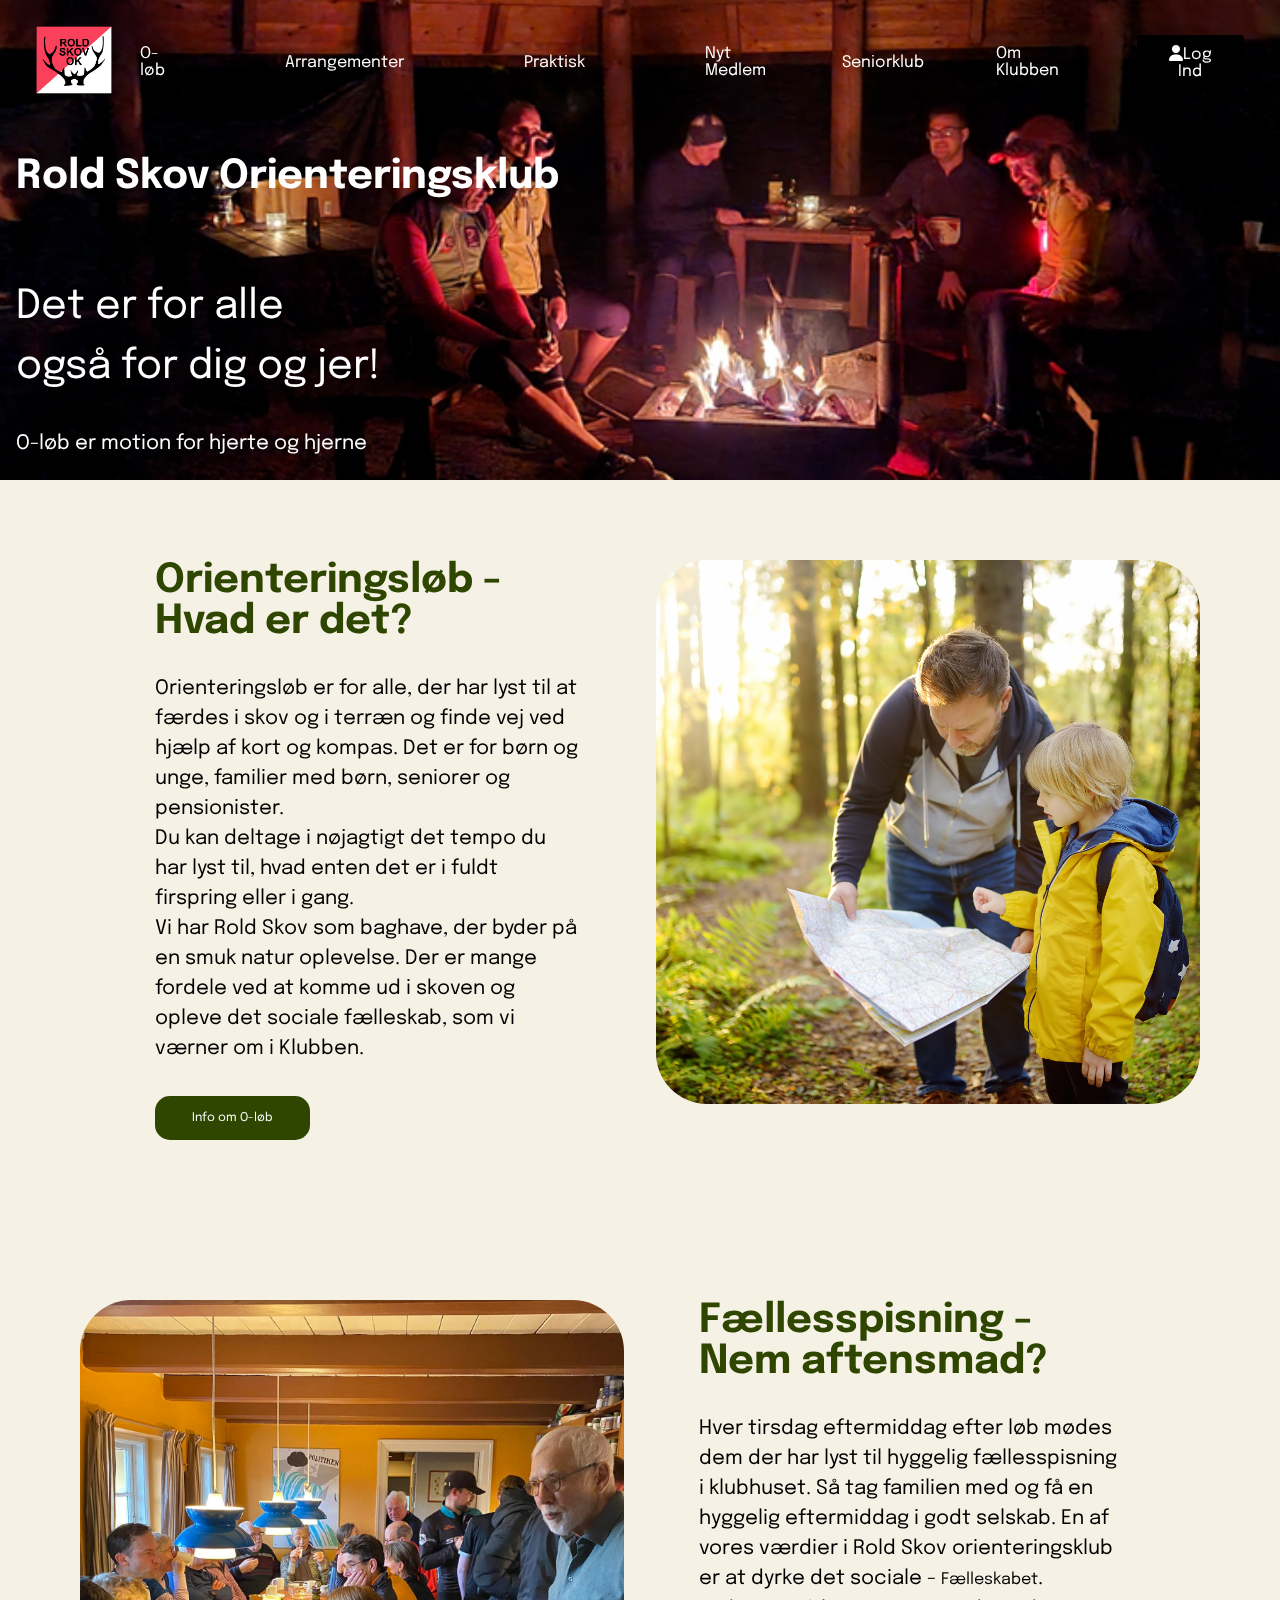
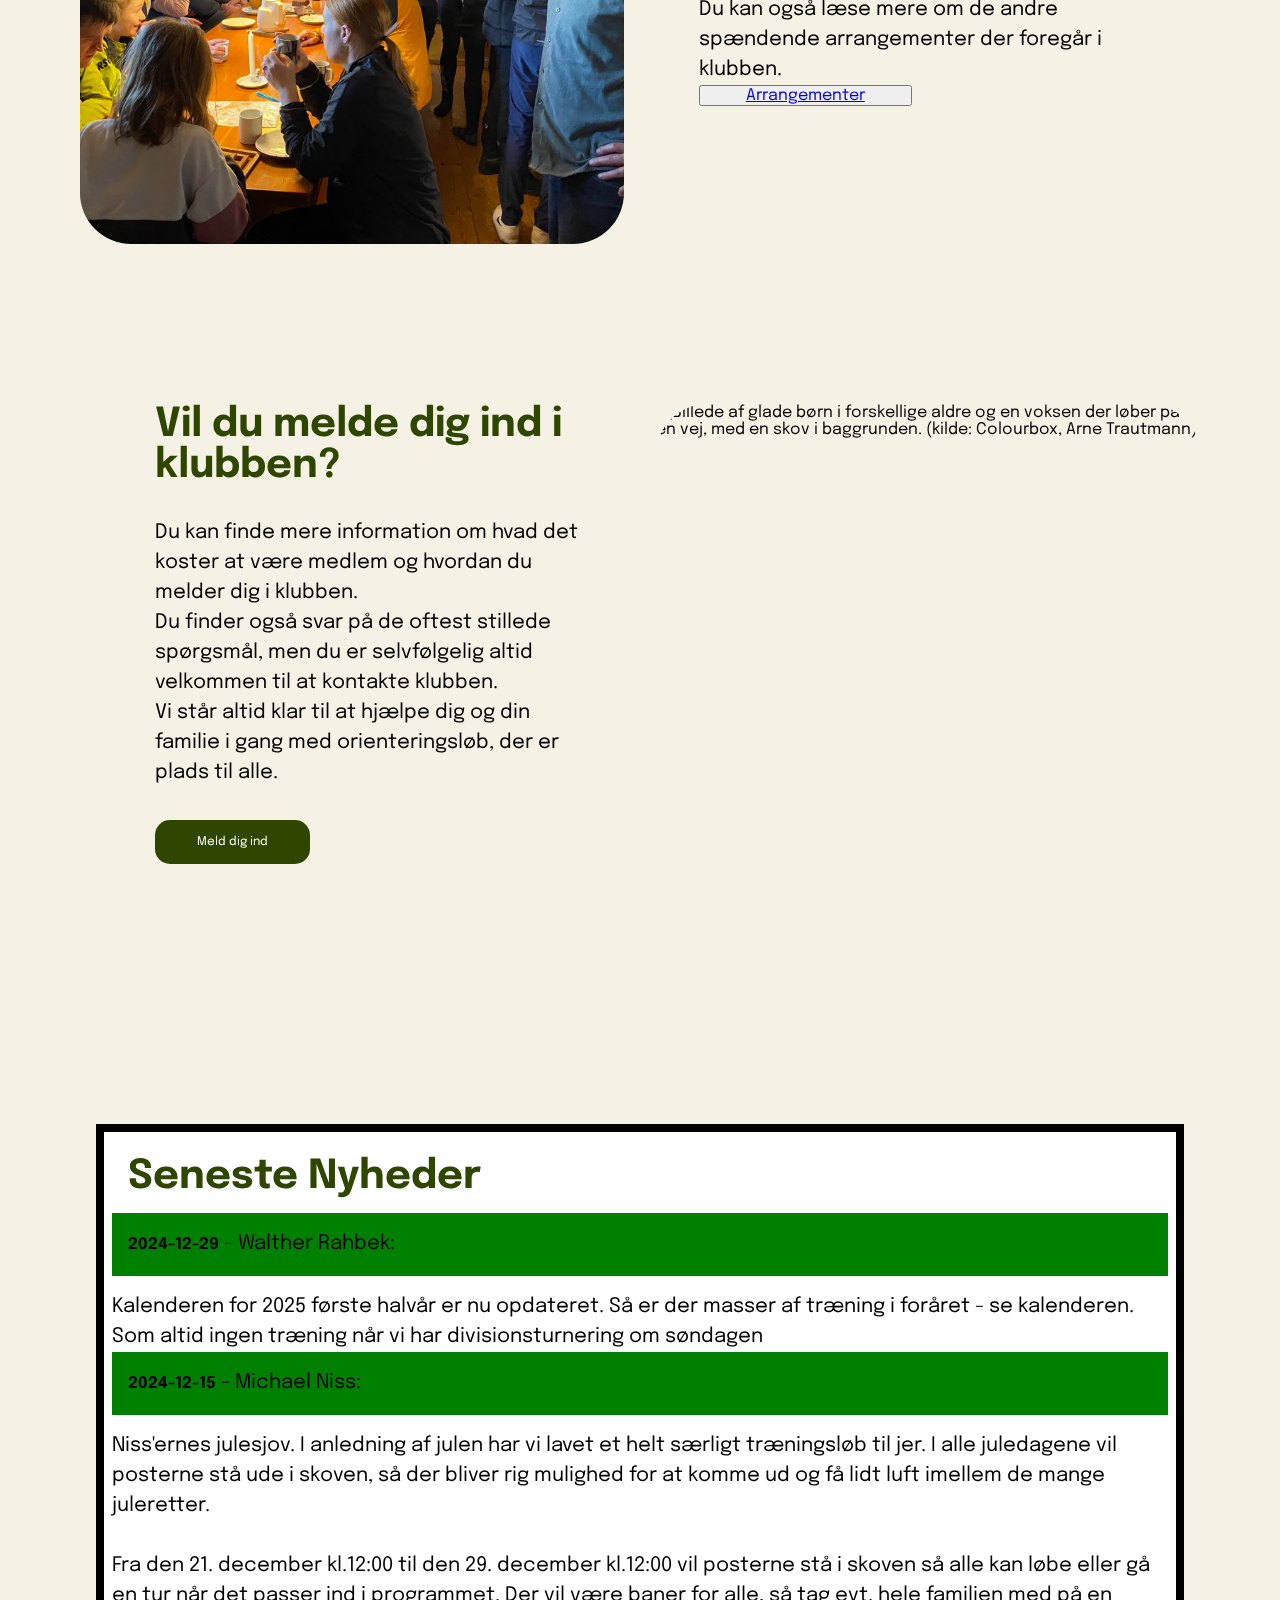
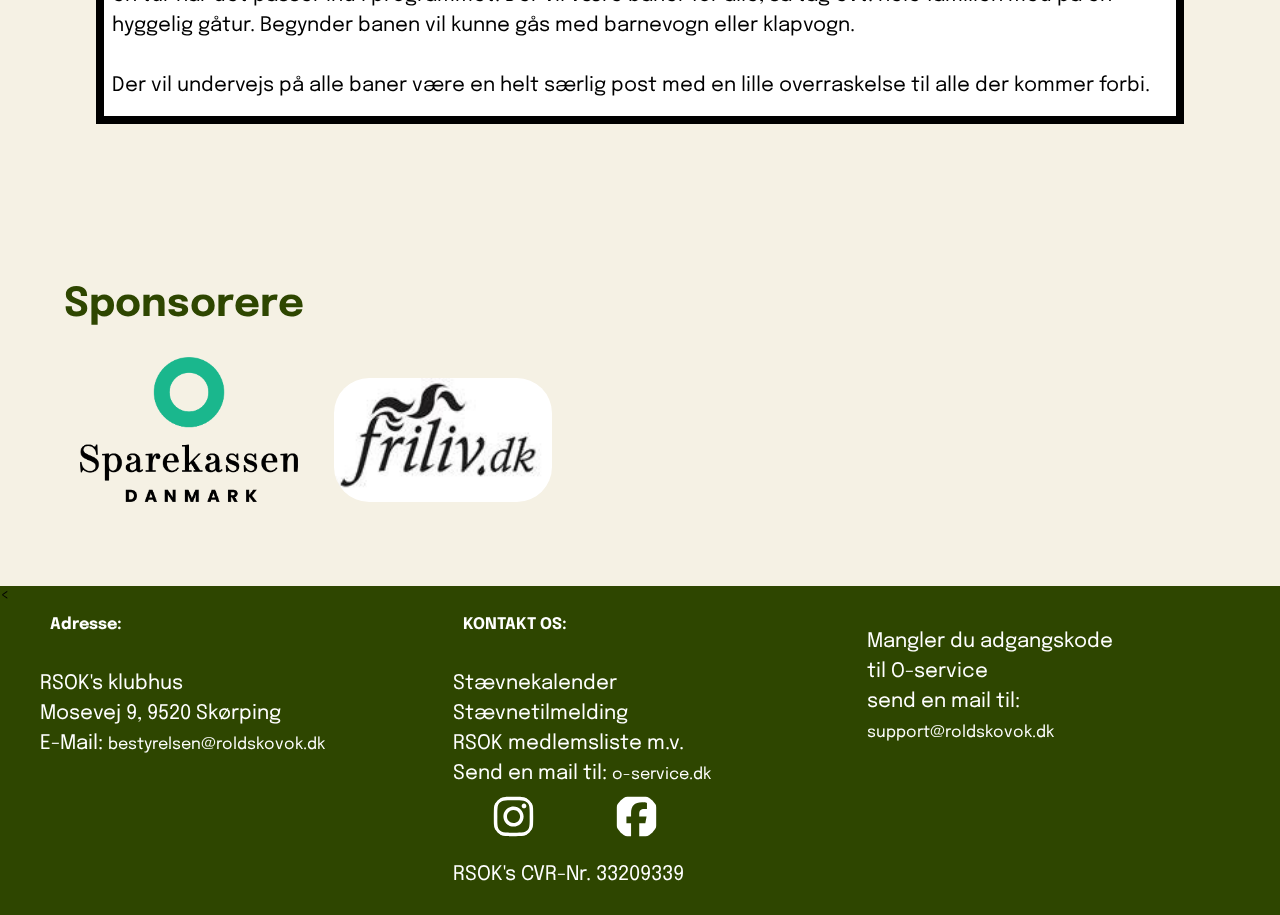
==== index.html @ 49e622ca "ændret knapper" ====
<!DOCTYPE html>
<html lang="en">
<head>
    <meta charset="UTF-8">
    <meta name="viewport" content="width=device-width, initial-scale=1.0">
    <title>Rold Skov Orienteringsklub</title>
    <link rel="stylesheet" href="https://cdnjs.cloudflare.com/ajax/libs/font-awesome/6.7.2/css/all.min.css">
    <link rel="stylesheet" href="./assets/CSS/style.css">
</head>

<body>
    <header class="headerforsiden">
        <div class="headeraligned">
            <nav class="pcnav">
                <a href="./index.html">
                    <img class="logo" src="./assets/img/RoldSkovOKLogo.png" alt="Logo">
                </a>
                <div class="dropdownmenu">
                    <div class="dpm-item">
                        <a href="#">O-løb</a>
                        <div class="dropdown">
                            <a href="./InfoOmOlob.html">O-løb</a>
                            <a href="./InfoOmOlob.html">Info om O-løb</a>
                            <a href="./OLobForFamilier.html">O-løb for familier</a>
                            <a href="#">Baner</a>
                            <a href="#">Kort</a>
                            <a href="#">O-teknisk træning</a>
                            <a href="#">Træningsløbskort</a>
                            <a href="#">Banelægger instrukser</a>
                        </div>
                    </div>
                    <div class="dpm-item">
                        <a href="#">Arrangementer</a>
                        <div class="dropdown">
                            <a href="./Arrangementer.html">Arrangementer</a>
                            <a href="./Arrangementer.html">Info om Arrangementer</a>
                            <a href="#">Løb og stævner</a>
                            <a href="#">Kalender</a>
                        </div>
                    </div>
                    <div class="dpm-item">
                        <a href="#">Praktisk</a>
                        <div class="dropdown">
                            <a href="./PraktiskInformation.html">Praktisk Information</a>
                            <a href="#">Startsteder</a>
                            <a href="#">Fakta, Konti, mv.</a>
                            <a href="#">Vedtægter</a>
                            <a href="#">Referater</a>
                            <a href="#">Privatlivspolitik</a>
                        </div>
                    </div>
                    <a href="./NytMedlem.html">Nyt Medlem</a>
                    <a href="./Seniorklubben.html">Seniorklub</a>
                    <a href="./OmKlubben.html">Om Klubben</a>
                </div>
                <button class="logind"><i class="fa-solid fa-user"></i>Log Ind</button>
            </nav>
    
            <nav class="mobilnav">
            <img src="./assets/img/RoldSkovOKLogo.png" alt="logo">
            <button class="logind">Log Ind</button>
            <div class="burgerdropdown">
                <button class="burger"><img src="./assets/img/burgermenu.svg" alt="burgermenu"></button>
                <ul class="burgerdropdown-menu">
                    <li><a href="#">O-løb</a></li>
                    <li><a href="#">Arrangementer</a></li>
                    <li><a href="#">Praktisk</a></li>
                    <li><a href="#">Nyt Medlem</a></li>
                    <li><a href="#">Seniorklub</a></li>
                    <li><a href="#">Om Klubben</a></li>
                </ul>
            </div>
            </nav>
            
        <h1 class="headerh1">Rold Skov Orienteringsklub</h1>
        <p class="pforsiden" >Det er for alle <br>også for dig og jer! <br></p>
        <p class="pforsidenlille">O-løb er motion for hjerte og hjerne</p>
    </header>
    <main>
        <Article class="article1">
            <h2 class="articleoverskrift1">Orienteringsløb - Hvad er det?</h2>
            <p class="articletekst1">Orienteringsløb er for alle, der har lyst til at færdes i skov og i terræn og finde vej ved hjælp af kort og kompas.

            Det er for børn og unge, familier med børn, seniorer og pensionister.
            <br>
            Du kan deltage i nøjagtigt det tempo du har lyst til, hvad enten det er i fuldt firspring eller i gang.
            <br>
            Vi har Rold Skov som baghave, der byder på en smuk natur oplevelse. Der er mange fordele ved at komme ud i skoven og
            opleve det sociale fælleskab, som vi værner om i Klubben.</p>
            <!--alle vores knapper skal se sådan ud!-->
            <a class="button articlebutton1" href="./InfoOmOlob.html">Info om O-løb</a>
            <img class="articleimg1" src="./assets/img/OrienteringsløbFarOgDrengKiggerPaaKort.jpg" alt="Mand og dreng der står ude i en skov og kigger på ned på et kort. (Kilde: Colourbox, leverandør #2418)" >
            

        </Article>
        <article class="article2">
            <h2 class="articleoverskrift2">Fællesspisning - Nem aftensmad?</h2>
            <p class="articletekst2">Hver tirsdag eftermiddag efter løb mødes dem der har lyst til hyggelig fællesspisning i klubhuset. Så tag familien med
            og få en hyggelig eftermiddag i godt selskab. En af vores værdier i Rold Skov orienteringsklub er at dyrke det sociale -
            <span class="fremhævet tekst">Fælleskabet</span>.
            <br>
            Du kan også læse mere om de andre spændende arrangementer der foregår i klubben.</p>
            <button class="articlebutton2"><a href="./Arrangementer.html">Arrangementer</a></button>
            <img class="articleimg2" src="./assets/img/OrienteringsklubFaellesspisning.jpg" alt="Fællesspisningbørn og voksne sidder ved et bord inde i klubhuset. De hygger og spiser sammen. (kilde: Rold Skov Orienteringsklub)">
        </article>
        <article class="article1">
            <h2 class="articleoverskrift1">Vil du melde dig ind i klubben?</h2>
            <p class="articletekst1">Du kan finde mere information om hvad det koster at være medlem og hvordan du melder dig i klubben.
            <br>
            Du finder også svar på de oftest stillede spørgsmål, men du er selvfølgelig altid velkommen til at kontakte klubben.
            <br>
            Vi står altid klar til at hjælpe dig og din familie i gang med orienteringsløb, der er plads til alle.</p>
            <a class="button articlebutton1" href="./NytMedlem.html">Meld dig ind</a>
            <img class="articleimg1" src="./assets/img/OrienteringsklubMelddigind.jpg" alt="Billede af glade børn i forskellige aldre og en voksen der løber på en vej, med en skov i baggrunden. (kilde: Colourbox, Arne Trautmann)" >
        </article>
        
        <section class="nyheder">
            <div class="scroll-bar">
                <h2 class="h2nyheder">Seneste Nyheder</h2>
                <p class="nyhednavn"><strong>2024-12-29</strong> - Walther Rahbek:</p>
                <p>Kalenderen for 2025 første halvår er nu opdateret. Så er der masser af træning i foråret - se kalenderen. Som
                    altid ingen træning når vi har divisionsturnering om søndagen</p>
                <p class="nyhednavn"><strong>2024-12-15</strong> - Michael Niss:</p>
                <p>Niss'ernes julesjov. I anledning af julen har vi lavet et helt særligt træningsløb til jer. I alle juledagene vil
                    posterne stå ude i skoven, så der bliver rig mulighed for at komme ud og få lidt luft imellem de mange
                    juleretter. <br><br> Fra den 21. december kl.12:00 til den 29. december kl.12:00 vil posterne stå i skoven så
                    alle kan løbe eller gå en tur når det passer ind i programmet. Der vil være baner for alle, så tag evt. hele
                    familien med på en hyggelig gåtur. Begynder banen vil kunne gås med barnevogn eller klapvogn. <br><br> Der vil
                    undervejs på alle baner være en helt særlig post med en lille overraskelse til alle der kommer forbi. <br><br>
                    Det er et helt nyt banelægger team under oplæring som har sørget for løbet, nemlig Johan Niss og Trine Niss.
                    Derfor vil det også glæde dem meget om man vil skrive en ganske kort julehilsen hvis man har været ude og løbe
                    en bane så vi har en lille ide om hvor mange der har været i skoven. Beskeden skrives til
                    julesjov@roldskovok.dk. <br><br> Kortene vil kunne findes i en særlig kasse ved startstedet tydeligt markeret
                    med klublogo, umiddelbart ved siden af oplysningsskiltene som altid står der, eller printes fra hjemmesiden på
                    https://roldskovok.dk/index.php?page=sider/t-loeb_kort.php. <br><br>Starten går fra Tveden P-pladsen. <br><br>
                    Der vil være mulighed for følgende baner: <br><br> Begynder 2,9 km 14 poster <br><br> Let 3,1 km 13 poster
                    <br><br> Mellemsvær 3,2 km 14 poster <br><br> Kort svær 4,0 km 12 poster <br><br> Lang svær 7,5 km 21 poster
                    <br><br> Julestjernen 8,6 km 16 poster <br><br> Glædelig jul fra Niss'erne <br><br> (Trine, Johan og Michael)
                </p>
            </div>
        </section>
        <div class="Sponsorere">
            <h2>Sponsorere</h2>
            
            <a href="https://www.spard.dk/"><img id="Sparekassen" src="./assets/img/logoSparekassen.png" alt="Sparekassen logo" width="250px"></a>
            <img id="friliv" src="./assets/img/LogoFriliv.jpg" alt="Friliv.dk logo" width="250px">
        </div>
    </main>
    
< <footer class="footer">
        <div class="footer-column">
            <h4>Adresse:</h4>
            <p>RSOK's klubhus<br>Mosevej 9, 9520 Skørping<br>
            E-Mail: <a href="mailto:bestyrelsen@roldskovok.dk">bestyrelsen@roldskovok.dk</a></p>
        </div>
        <div class="footer-column">
            <h4>KONTAKT OS:</h4>
            <p>Stævnekalender<br>Stævnetilmelding<br>RSOK medlemsliste m.v.<br>
            Send en mail til: <a href="mailto:o-service.dk">o-service.dk</a></p>
            <div class="social">
                <a href="https://www.instagram.com/roldskovorienteringsklub/?hl=da" target="_blank" aria-label="Instagram"><img src="./assets/img/instagram-brands-solid (2).svg" alt="Instagram"></a>
                <a href="https://www.facebook.com/RoldSkovOK?ref=embed_page" target="_blank" aria-label="Facebook"><img src="./assets/img/square-facebook-brands-solid.svg" alt="Facebook"></a>
            </div>
            <p>RSOK's CVR-Nr. 33209339</p>
        </div>
        <div class="footer-column">
            <p>Mangler du adgangskode <br> til O-service<br>
            send en mail til: <br> <a href="mailto:support@roldskovok.dk">support@roldskovok.dk</a></p>
        </div>
    </footer>
</html>
---- assets/CSS/style.css ----
/*Typografi*/
@import url('https://fonts.googleapis.com/css2?family=Epilogue:ital,wght@0,100..900;1,100..900&display=swap');

*{
    font-family: "Epilogue", serif;
    font-size: 16px;
}

h1{
    color: var(--DeepForest);
    font-weight: bold;
    font-size: 2.5rem;
    padding: 2rem 1rem 7rem 1rem;
}
.headerh1{
    color: white;
    padding-bottom: 4rem;
    
}

h2{
        color: var(--DeepForest);
        font-weight: bold;
        font-size: 2.5rem;
        padding-bottom: 1rem;

}


h3{
    color: var(--DeepForest);
    font-weight: bold;
    font-size: 2.5rem;

}
/*rem udregnet efter rem=ønsket px/px font er sat til*/
/*Vi har i vores mock-up valgt 20px til brødskrift... måske er dette lidt for stort, da man normalt vælger melle 12-18?*/
p{
    font-size: 1.25rem;
    padding-top: 1rem;
    line-height: 150%;

}

/*general*/
/* box-sizing: boder-box gør at når der tilføjes padding til en boks er det indvendingt i boksen*/
*{
    margin: 0;
    padding: 0;
    box-sizing: border-box;
}

/*Her er tilføjet de farver vi ønsker at bruge på websitet*/
:root{
    --DeepForest: #2E4600;
    --PaleStone: #F5F1E4;
    --FernLeaf: #588C42;
    /*har vi brugt denne farve?*/
    --FreshMint: #82B56D;
    /*vi burde også her oprette en generel for padding, så vi kan tilføje den samme padding alle steder.*/

}

body{
    background-color: var(--PaleStone);
}

/*header Forsiden*/
/*billedet skal vendes om???*/
.headerforsiden{
    background-image: url(../img/header2.png);
    background-size: cover;
    background-position: center;
    height: 30rem;
    width: 100%;
}

header{
    background-color: var(--DeepForest);
    height: 7rem;
    width: 100%;
}


/*NAV*/

.dropdownmenu a,
.dpm-item {
    margin-right: 3rem;
} 

nav {
    display: flex;
    align-items: center;
    justify-content: space-between;
    padding: 10px 20px;
    background-color: rgba(0, 0, 0, 0);
    color: #fff;
}
/*log ind knap*/
/*border-radius: 0 er tilføjet for at lave en firkantet knap*/
nav img {
    height: 100px;
    border-radius: 0;
    padding: 1rem;
}
.dropdownmenu {
    display: flex;
}
.dpm-item {
    position: relative;
}
.dpm-item a {
    text-decoration: none;
    color: white;
    display: block;
}

.dropdown {
    display: none;
    position: absolute;
    top: 100%;
    left: 0;
    background-color: #2E4600;
    border-radius: 4px;
    z-index: 10;
}

.logind {
    padding: 10px 20px;
    background-color: #000000;
    border: none;
    border-radius: 4px;
    color: white;
    cursor: pointer;
    font-size: 16px;
    width: 7rem;
    margin: 1rem; 
}

.dropdownmenu {
display: flex;
align-items: center;
}

.dpm-item {
position: relative;
display: flex;
align-items: center;
}

.dpm-item a, .dropdownmenu > a {
text-decoration: none;
color: white;
padding: 8px 12px;
display: block;
}

.dropdown {
display: none;
position: absolute;
top: 100%;
left: 0;
background-color: #2E4600;
box-shadow: 0 4px 8px rgba(0, 0, 0, 0.2);
border-radius: 4px;
z-index: 10;
}

.dropdown a {
padding: 8px 12px;
}

/*  */
/* Nav hover effekter */
/*  */
.dpm-item a:hover {
    background-color: #2E4600;
    border-radius: 4px;
}

.dropdown a:hover {
    background-color: #2E4600;
}

.dpm-item:hover .dropdown {
    display: block;
}

.logind:hover {
    background-color: #4b4b4b;
}

.dpm-item a:hover, .dropdownmenu > a:hover {
    background-color: #2E4600;
    border-radius: 4px;
    }

    .dropdown a:hover {
        background-color: #588C42;
        }
        
        .nav-item:hover .dropdown {
        display: block;
        }

        @media screen and (min-width: 1000px) {
            .mobilnav{
                display: none;
            }
        }

        /* FJERN PC NAV OG PÅ MED MOBIL NAV */
       @media screen and (max-width: 1000px) {

        .pcnav{
            display: none;
        }

        /* MOBILNAV */
        .mobilnav{
            display: flex;
            align-items: center;
            z-index: 1000;
        }

        .burgerdropdown {
            position: relative;
            display: inline-block;
          }
      
          .burgerdropdown button {
            background-color: rgba(0, 0, 0, 0);
            color: white;
            padding: 10px 20px;
            border: none;
            cursor: pointer;
            border-radius: 5px;
            z-index: 1000;
          }

          .burgermobil{
            z-index: 1000;
          }
      
          .burgerdropdown-menu a{
            text-decoration: none;
          }

          .burgerdropdown-menu {
            display: none;
            position: absolute;
            background-color: white;
            box-shadow: 0px 4px 6px rgba(0, 0, 0, 0.1);
            border: 1px solid #ddd;
            border-radius: 5px;
            margin-top: 5px;
            z-index: 1000;
            list-style: none;
            padding: 10px;
            max-width: 300px;
          }
      
          .burgerdropdown-menu li {
            padding: 8px 12px;
            cursor: pointer;
          }
      
          .burgerdropdown:focus-within .burgerdropdown-menu {
            display: block;
          } 

          .logind{
            padding: 0.5rem;
            margin-left: 120px;
          }

       }

.pforsiden{
    color: white;
    padding: 1rem;
    font-size: 2.5rem;
}
.pforsidenlille{
    font-size: 1.25rem;
    color: white;
    padding: 1rem;
}


/*header på undersider*/
.headeralignedside{
    display: flex;
    align-items: center;
    justify-content: space-between;
}

/*er ikke responsivt, så menuen er kodet fast og flytter ikke med?*/





































/**/
/*knapper*/
/**/
.button{
    background-color: #2E4600;
        border-radius: 15px;
        padding: 1rem;
        margin-top: 2rem;
        width: 9.7rem;
        font-size: 12px;
        color: white;
        border-color: #2E4600;
        text-align: center;

}

/*denne skal slettes når vi har lavet alle knapper rigtigt!*/
.button{
    background-color: #2E4600;
    border-radius: 15px;
    padding: 1rem;
    margin-top: 2rem;
    width: 9.7rem;
    font-size: 12px;
    color: white;
    text-decoration: none;
}


/*billeder*/

img{
    border-radius: 3.2rem;
}

/**/
/*side layout*/

.article1{
    display: grid;
    grid-template-columns: 0.7fr 2fr 2fr 0.7fr 1fr;
    padding: 5rem;
}
.articleoverskrift1{
    grid-column: 2 / 4;
    grid-row: 1 / 1;
}

.articletekst1{
    grid-column: 2 / 4;
    grid-row: 2 / 3;
}

.articleimg1{
    grid-column: 5 / 5;
    grid-row: 1 / 5;
}
.articlebutton1{
    grid-column: 2 / 2;
    grid-row: 3 / 4;
}

/*artikel 2 der vender omvendt i forhold til billede og tekst*/
.article2 {
    display: grid;
    grid-template-columns: 1fr 0.7fr 2fr 2fr 0.7fr;
    
    padding: 5rem;
}

.articleoverskrift2{
    grid-column: 3 / 5;
    grid-row: 1 / 1;
}

.articletekst2 {
    grid-column: 3 / 5;
    grid-row: 2 / 3;
}
.articleimg2 {
    grid-column: 1 / 1;
    grid-row: 1 / 5;
}
.articlebutton2 {
    grid-column: 3 / 4;
    grid-row: 3 / 4;
}

/**/
/*scroll boks forsiden*/
/**/



.scroll-bar {
    margin: 0;
    width: auto;
    height: 600px;
    overflow: scroll;
    background-color: white;
    color: black;
    border-style: solid;
    border-width: 0.5rem;
    padding: 0.5rem;
    margin: 6rem;

}

.nyhednavn {
    background-color: green;
    padding: 1rem;
}
.h2nyheder{
    padding: 1rem;
}


/*tilmeldingsblanket*/
.indmeldingsblanket {
    width: 100%;
    max-width: 400px;
    margin: 0 auto;
    padding: 16px;
    background-color: #f9f9f9;
    border: 1px solid #ccc;
    border-radius: 8px;
}

.Indmeld {
    text-align: center;
}

input[type="text"] {
    width: 100%;
    padding: 12px;
    margin: 8px 0 16px 0;
    display: block;
    border: 1px solid #ccc;
    border-radius: 4px;
    box-sizing: border-box;
}

label {
    display: block;
    margin-bottom: 8px;
    font-weight: bold;
}

.tilmeld {
    background-color: #2E4600;
    color: #FFFFFF;
    padding: 12px;
    border: none;
    border-radius: 10px;
    cursor: pointer;
    width: 40%;
}

.tilmeld:hover {
    background-color: #82B56D;
}


/*kontaktboks*/
table {
    width: 50%;
    border-collapse: separate 5px;
    margin: 20px 0;
    font-size: 16px;
    font-weight: lighter;
    text-align: left;
    color: white;
}

th {
    border: 1px solid #ddd;
    padding: 8px;
    font-weight: lighter;
    background-color: #2E4600;
}





























/* diverse styles undersider*/

.midtentekst{
    text-align: center;
    padding: 1rem;
    padding-top: 3rem;
}
.billederomklubben{
    padding: 4rem;
}
.billederomklubben img{
    padding: 1rem;
}
.Sponsorere{
    padding: 4rem;
}
.Sponsorere img{
    padding: 1rem;

}
#sparekassen{
    height: 11rem;
    width: 16rem;
    object-fit: cover;
}
.friliv{
    height: 11rem;
}
 article img{
    height: 34rem;
    width: 34rem;
    object-fit: cover;
  
}
 aside img {
     height: 34rem;
     width: 34rem;
     object-fit: cover;

 }
 /**/
 /*Ø-løb for familier*/
 /**/
 .besøgosh2{
    text-align: center;
    padding: 2rem;
 }
 /*centere billedet*/
 .imgfamilier{
    display: block;
    margin-left: auto;
    margin-right: auto;
    width: 50%;

 }
/*centere hele article med kontaktinformation*/
 .kontakttabel{
      margin: auto;
      width: 50%;
 }
 .h2kontakt{
    padding-top: 3rem;
 }

 /*Seniorklubben*/

.galleri img{
    padding: 1rem;
}
.gallerih2{
    padding-left: 1rem;
}

/*placering af indhold/tilmeldingsblanket Nytmedlem i midten*/
.articleindmeld{
    display: grid;
    grid-template-columns: 1fr 1fr 1fr;
    grid-template-rows: repeat(autofit, 5);
}
form{
    grid-column: 2 /3;
    grid-row: 3 / 4;
}
.formh2{
    grid-column: 2 /3 ;
    grid-row: 1 / 2;
    padding: 4rem 0 2rem 1rem;
}
.formp{
    grid-column: 2 / 3;
    grid-row: 2 / 3;
    padding: 1rem;
}
.formkontigent{
    grid-column: 2 / 3;
    grid-row: 4 / 5;
    padding-top: 4rem;
}
.formtabel{
    grid-column: 2 / 3;
    grid-row: 5 / 6;
}
.formp3{
    grid-column: 2 / 3;
    grid-row: 6 / 7 ;

}

/*lokal nav*/

.container {
    padding: 20px;
    background-color: var(--FreshMint)
  }
 
  .opdagelse {
    display: grid;
    grid-template-columns: repeat(3, 1fr);
    gap: 20px;
    justify-items: left; /
  }
 
  .opdagelse img {
    width: 90%;
    height: 90%;
border-radius: 1fr;
justify-content: space-between;
}
 
 
  .opdagelse button {
    background-color: var(--DeepForest);
    cursor: pointer;
   margin-top: -1.5rem;}


.h2lokalnav{
    margin-bottom: 50px;
    color: var(--DeepForest);
    text-align: start;
}







/*footer*/
/**/
/**/
.footer {
    display: flex;
    justify-content: space-between;
    align-items: flex-start;
    background-color: var(--DeepForest);
    color: white;
    padding: 20px;
    flex-wrap: wrap;
    margin-top: -1.1rem;
}

.footer-column {
    flex: 1;
    margin: 0 20px;
    min-width: 200px;
}

.footer-column h4 {
    margin-bottom: 10px;
    color: white;
    text-transform: bold;
    padding: 10px;
}

.footer-column p {
    margin: 5px 0;
    line-height: 1.5;
}

.footer-column a {
    color: #fff;
    text-decoration: none;
}

.footer-column a:hover {
    text-decoration: underline;
}

.social{
    margin-right: 1fr;
    justify-content: space-between;
}

.social img {
    width: 45px;
    height: 45px;
    margin-left: 10%;
    margin-right: 10%;
    vertical-align: middle;
    align-items: center;
}

/**/
@media screen and (max-width:900px){
    h1 {
            
            font-size: 2rem;
            
        }
    
        
    
        h2 {
            font-size: 2rem;
            
    
        }
    
    
        h3 {
            font-size: 2rem;}
        p{
            font-size: 1rem;
        }
        nav img {
            height: 50px;
                }
        
    article img{
        width: 17rem;
        height: 17rem;
    }
    .article1 {
            grid-template-columns: 1fr;
            width: 100%;
        }
                .articleoverskrift1 {
                    grid-column: 1 / 1;
                    grid-row: 1 / 1;
                }
        
                .articletekst1 {
                    grid-column: 1 / 1;
                    grid-row: 2 / 3;
                }
        
                .articleimg1 {
                    grid-column: 1 / 1;
                    grid-row: 4 / 5;
                }
        
                .articlebutton1 {
                    grid-column: 1 / 1;
                    grid-row: 3 / 4;
                }
                .article2 {
                    grid-template-columns: 1fr;
                    
                }
        
                .articleoverskrift2 {
                    grid-column: 1 / 1;
                    grid-row: 1 / 1;
                }
        
                .articletekst2 {
                    grid-column: 1 / 1;
                    grid-row: 2 / 3;
                }
        
                .articleimg2 {
                    grid-column: 1 / 1;
                    grid-row: 4 / 5;
                }
        
                .articlebutton2 {
                    grid-column: 1 / 1;
                    grid-row: 3 / 4;
                }
              

/* Forside */

                .headerh1{
                    font-size: 30px;
                    display: flex;
                    text-align: center;
                }
                .pforsiden{
                    transform: translateY(-60%);
                }
                .pforsidenlille{
                    transform: translateY(-130%)
                }
              
                 
}

<<<<<<< HEAD
=======

>>>>>>> 4e8d94fb220d422ee236ff897de9f8a4c34054f3
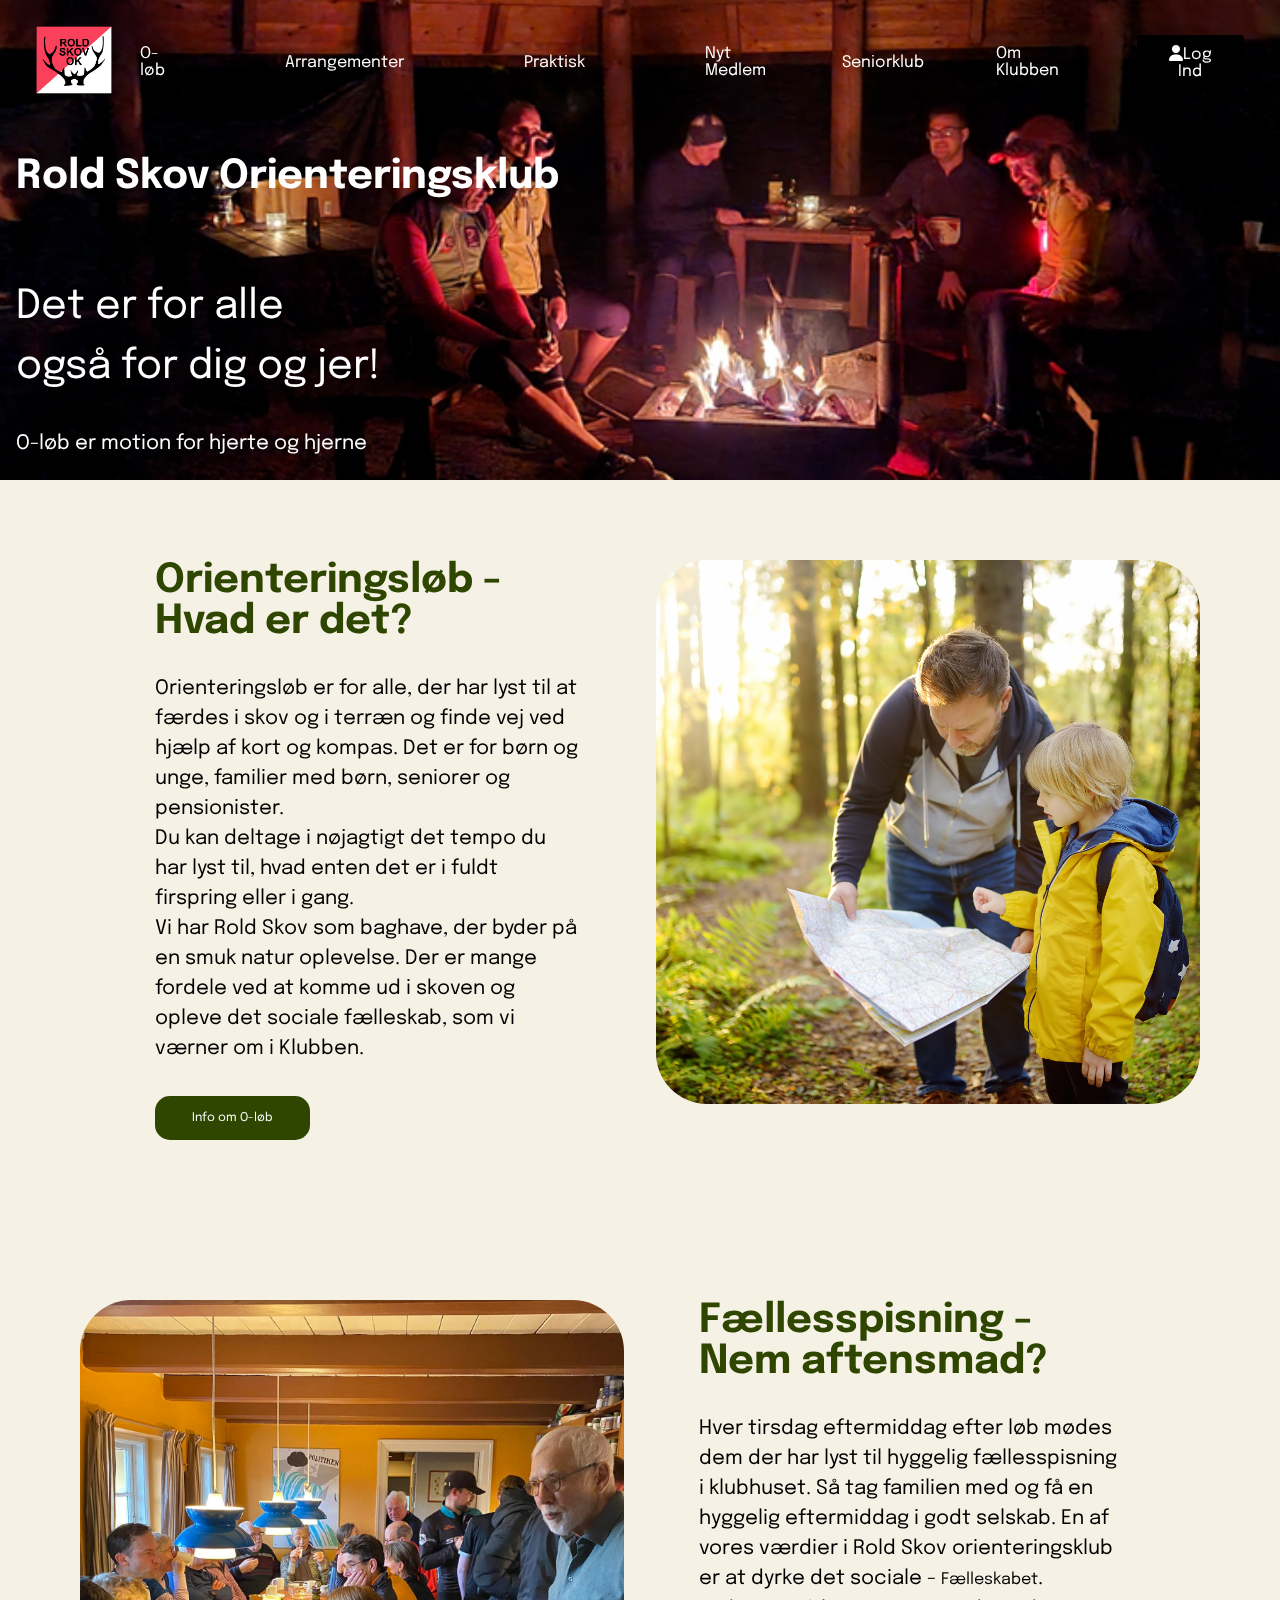
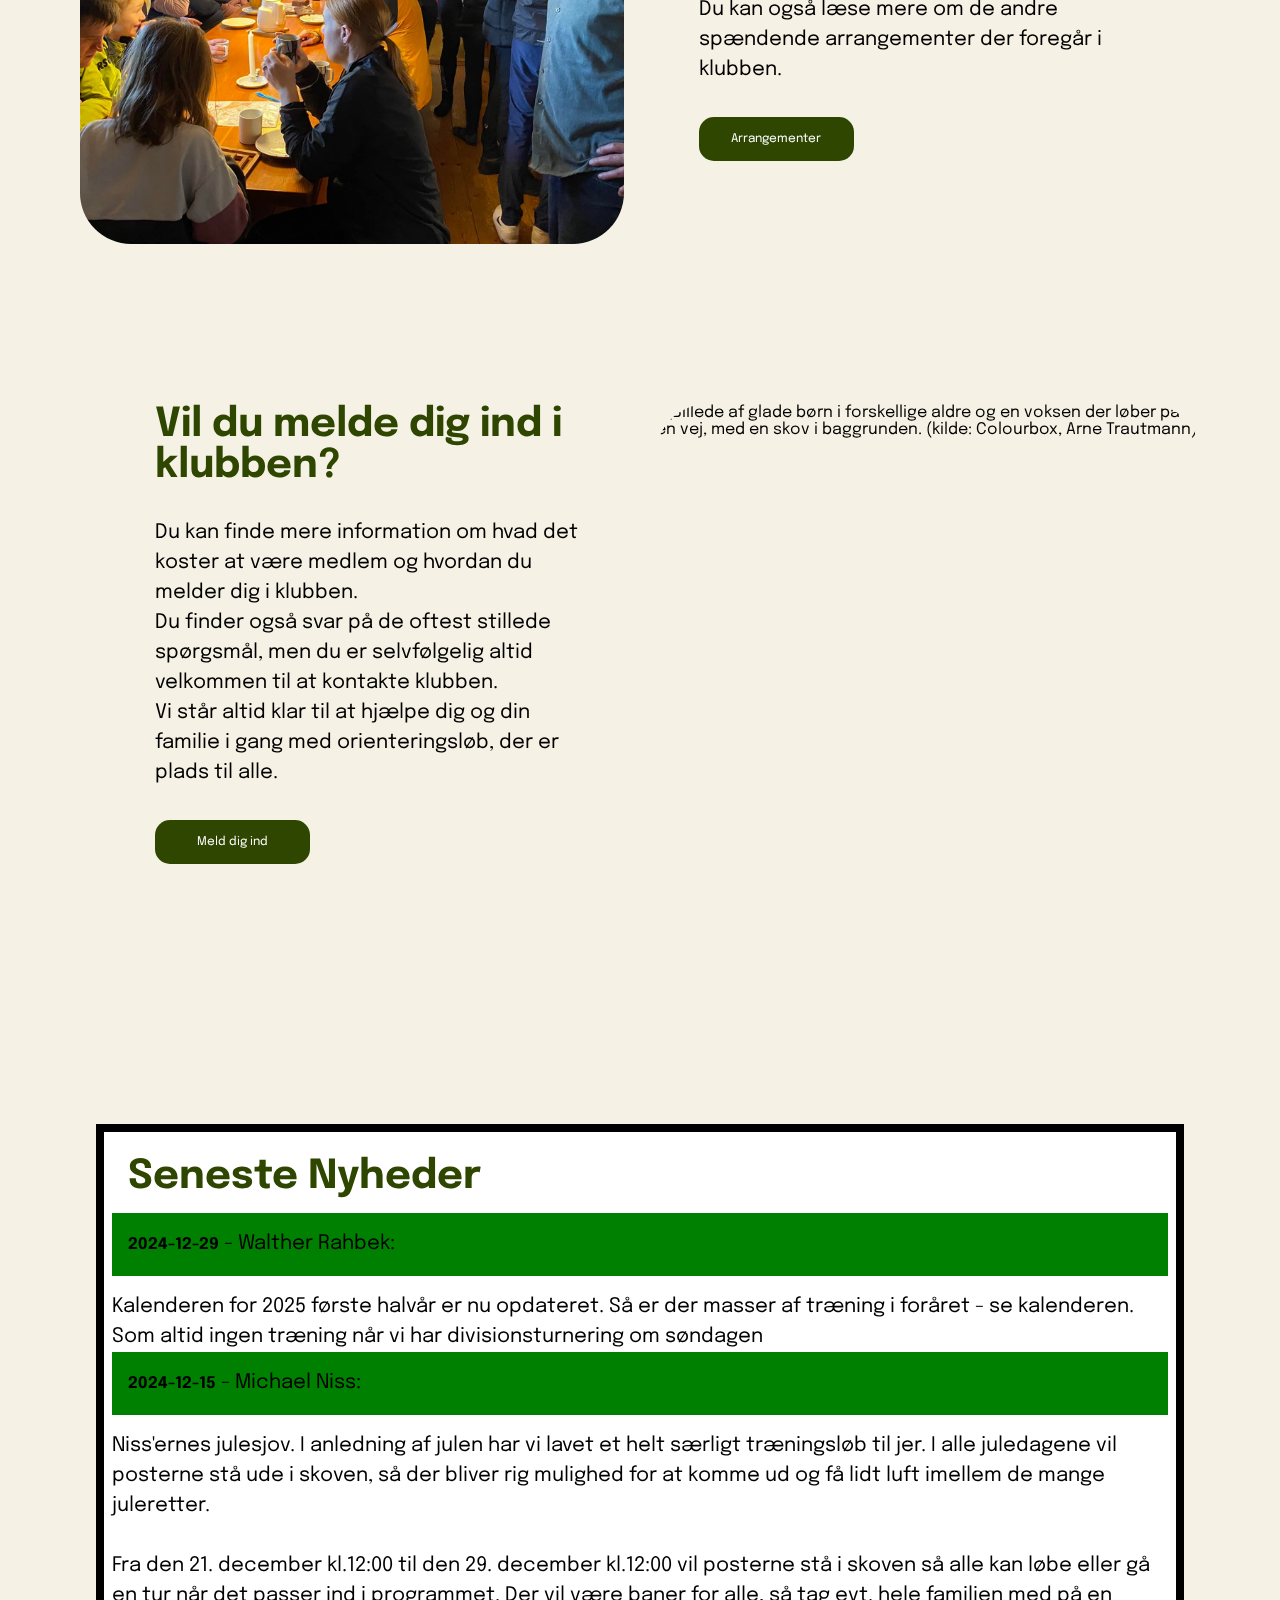
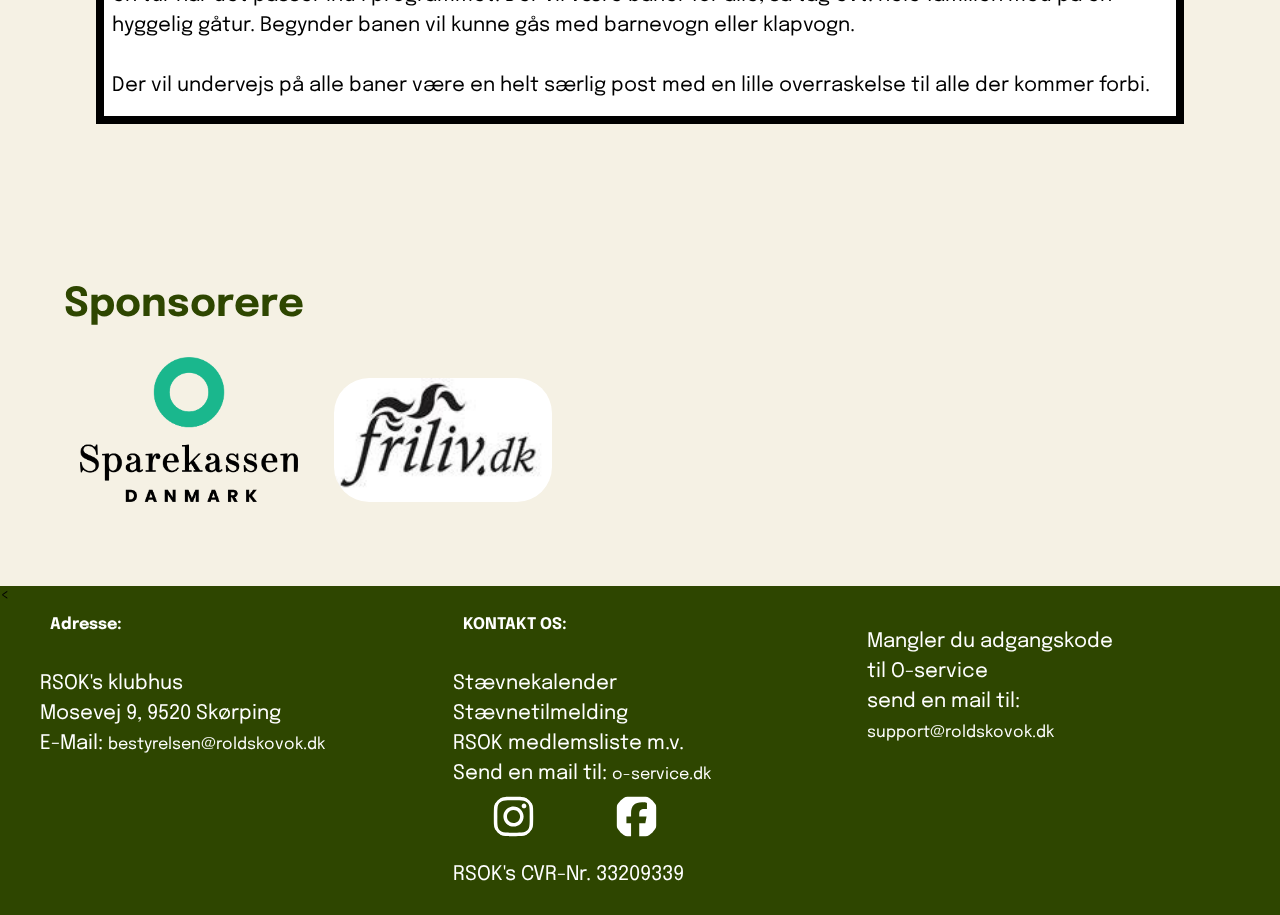
==== commit 62c2dbb6: "Update index.html" ====
--- a/index.html
+++ b/index.html
@@ -100,7 +100,7 @@
             <span class="fremhævet tekst">Fælleskabet</span>.
             <br>
             Du kan også læse mere om de andre spændende arrangementer der foregår i klubben.</p>
-            <button class="articlebutton2"><a href="./Arrangementer.html">Arrangementer</a></button>
+            <a class="button articlebutton2" href="./Arrangementer.html">Arrangementer</a>
             <img class="articleimg2" src="./assets/img/OrienteringsklubFaellesspisning.jpg" alt="Fællesspisningbørn og voksne sidder ved et bord inde i klubhuset. De hygger og spiser sammen. (kilde: Rold Skov Orienteringsklub)">
         </article>
         <article class="article1">
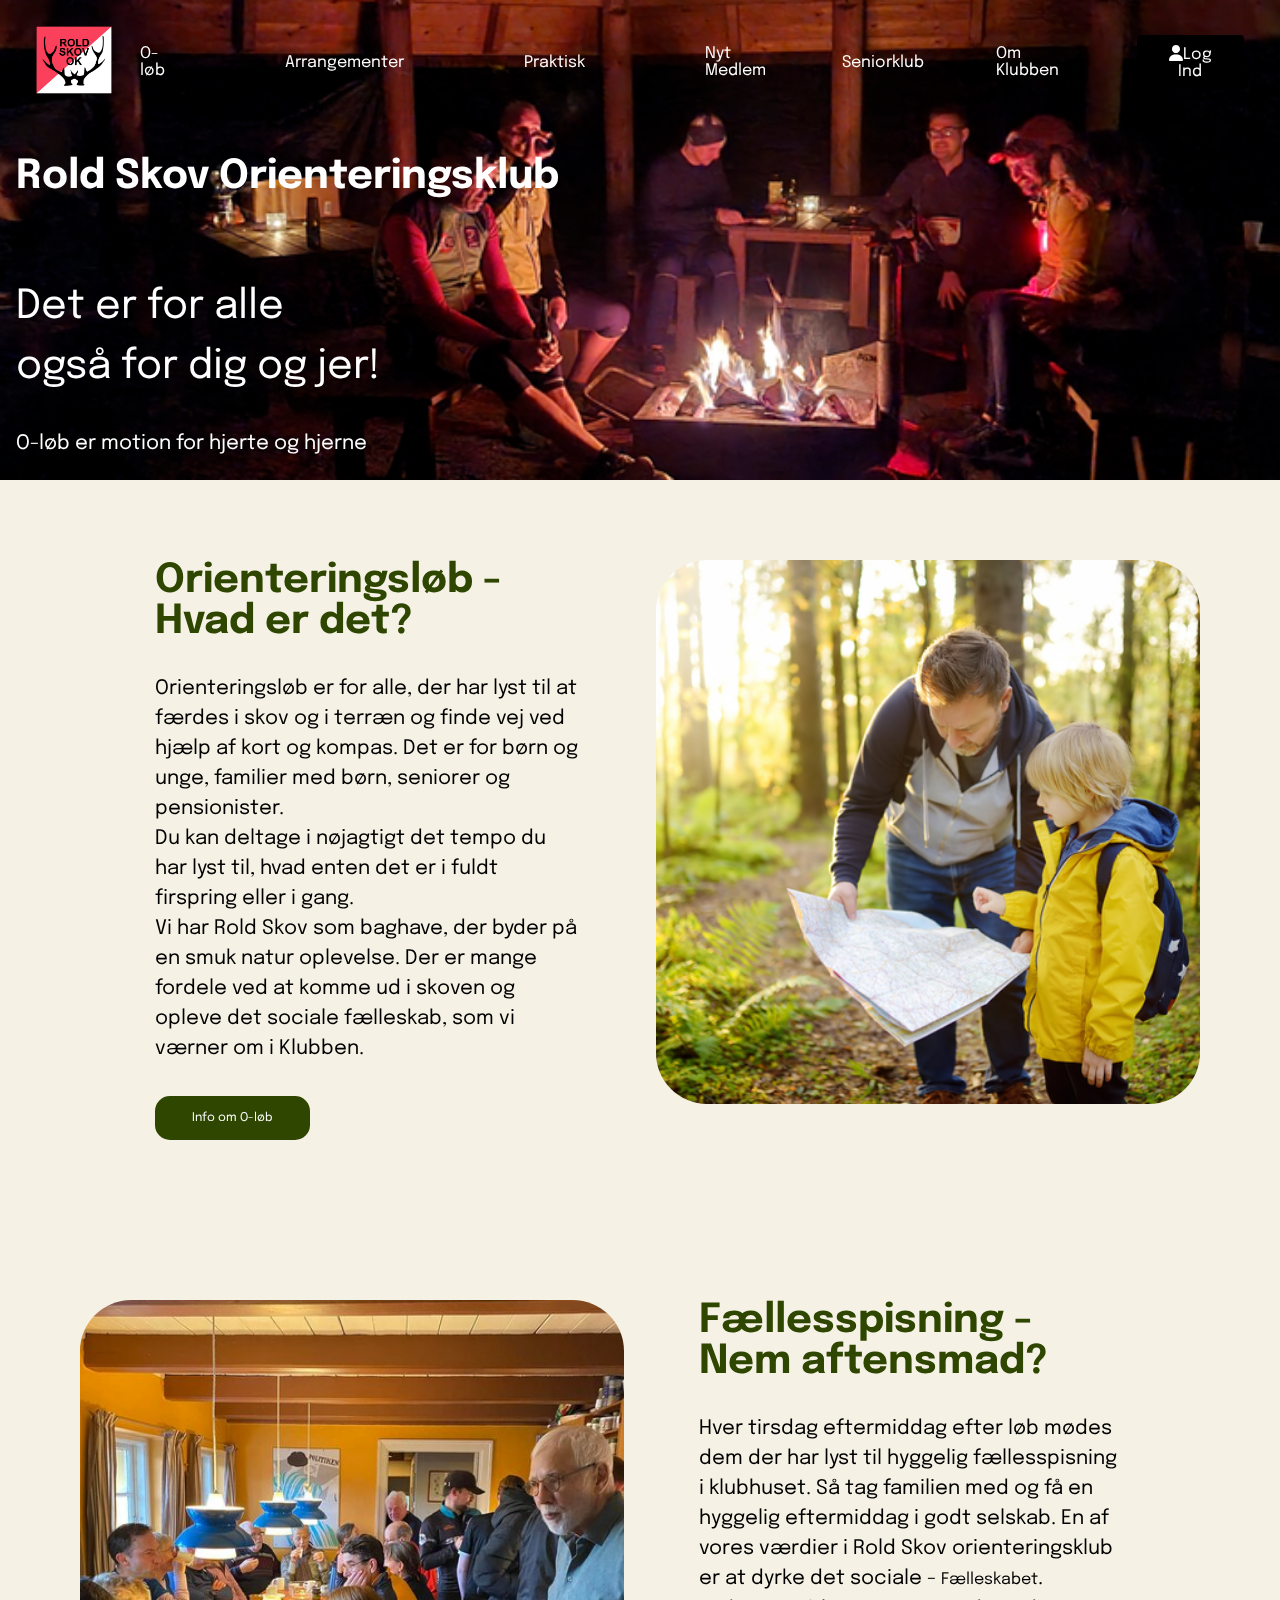
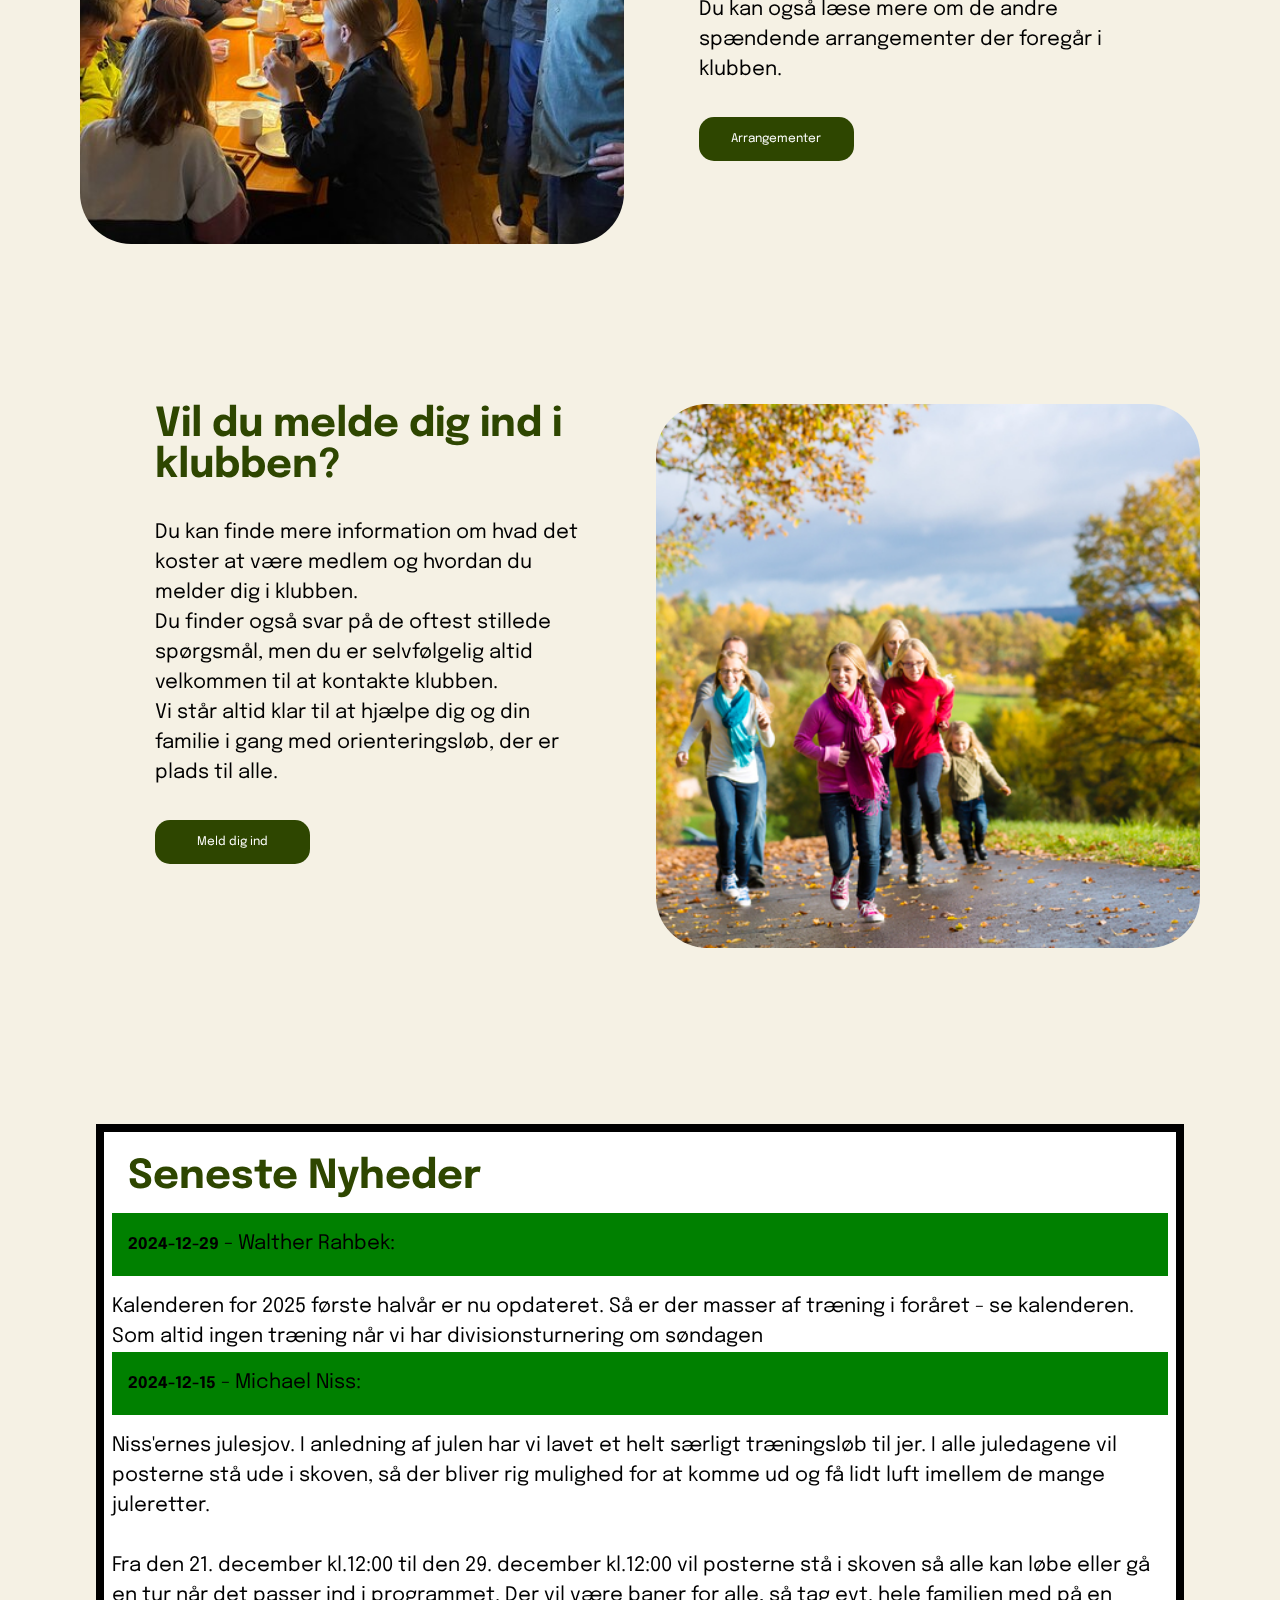
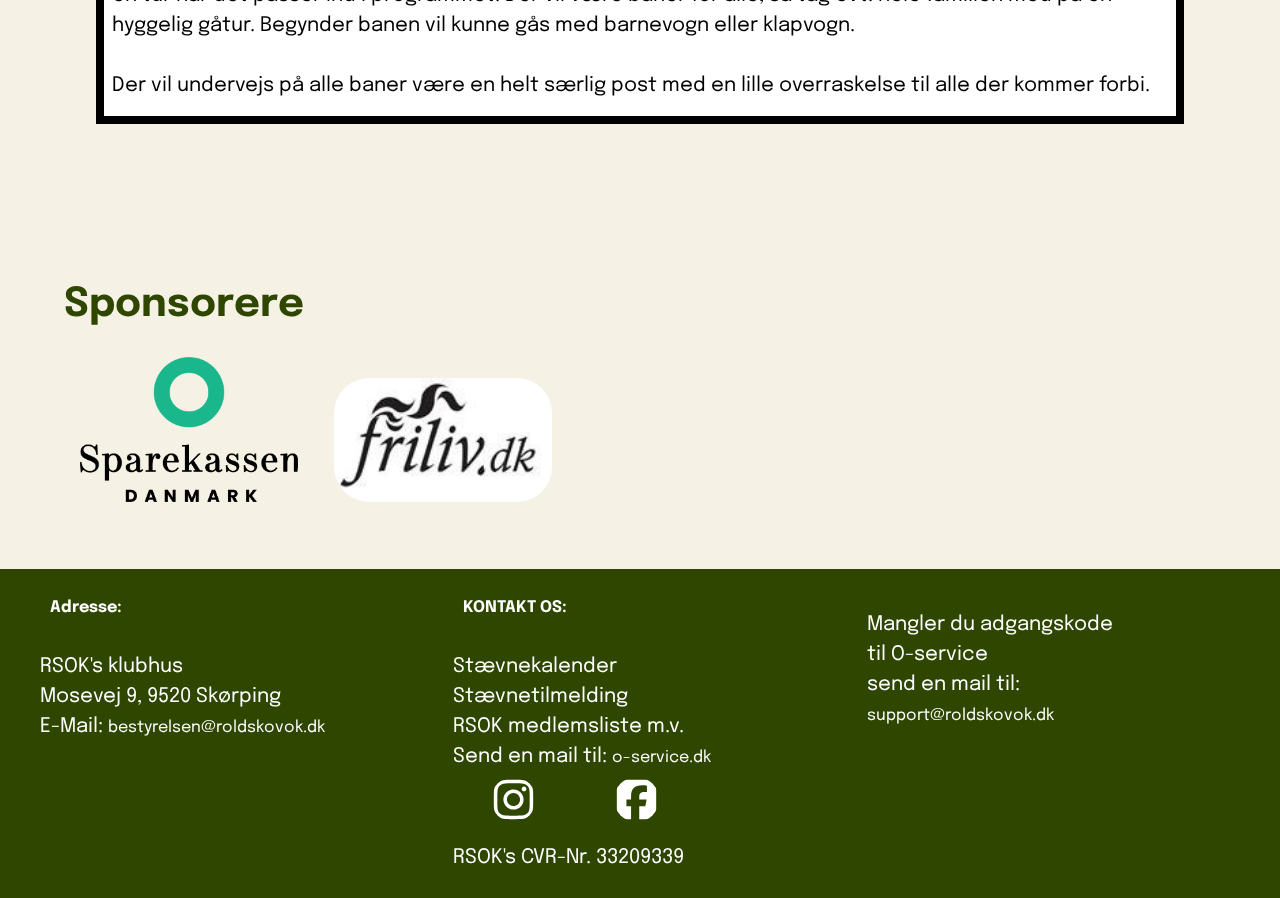
==== commit 058b5b6a: "lokal nav mobil" ====
--- a/index.html
+++ b/index.html
@@ -142,12 +142,12 @@
         <div class="Sponsorere">
             <h2>Sponsorere</h2>
             
-            <a href="https://www.spard.dk/"><img id="Sparekassen" src="./assets/img/logoSparekassen.png" alt="Sparekassen logo" width="250px"></a>
-            <img id="friliv" src="./assets/img/LogoFriliv.jpg" alt="Friliv.dk logo" width="250px">
+            <a href="https://www.spard.dk/"><img id="Sparekassen" src="./assets/img/logoSparekassen.png" alt="Sparekassen logo" style="width: 250px;"></a>
+            <img id="friliv" src="./assets/img/LogoFriliv.jpg" alt="Friliv.dk logo" style="width: 250px;">
         </div>
     </main>
     
-< <footer class="footer">
+<footer class="footer">
         <div class="footer-column">
             <h4>Adresse:</h4>
             <p>RSOK's klubhus<br>Mosevej 9, 9520 Skørping<br>
--- a/assets/CSS/style.css
+++ b/assets/CSS/style.css
@@ -668,21 +668,33 @@
   .opdagelse img {
     width: 90%;
     height: 90%;
-border-radius: 1fr;
-justify-content: space-between;
+    border-radius: 1fr;
+    justify-content: space-between;
 }
  
  
   .opdagelse button {
     background-color: var(--DeepForest);
     cursor: pointer;
-   margin-top: -1.5rem;}
+    margin-top: -1.5rem;}
 
 
 .h2lokalnav{
     margin-bottom: 50px;
     color: var(--DeepForest);
     text-align: start;
+}
+.praktiskinfo{
+    grid-column: 1 / 2;
+    grid-row: 2 / 3;
+}
+.Nyt{
+    grid-column: 2 / 3;
+    grid-row: 2 / 3;
+}
+.familier{
+    grid-column: 3 / 4;
+    grid-row: 2 / 3;
 }
 
 
@@ -838,11 +850,33 @@
                 .pforsidenlille{
                     transform: translateY(-130%)
                 }
-              
-                 
-}
-
-<<<<<<< HEAD
-=======
-
->>>>>>> 4e8d94fb220d422ee236ff897de9f8a4c34054f3
+
+
+                .opdagelse {
+                              grid-template-columns: 1fr;
+                             
+        
+                          }
+                                .praktiskinfo {
+                                    grid-column: 1 / 1;
+                                    grid-row: 2 / 3;
+                                    margin-top: 0;
+                                    margin-bottom: 3rem;
+                                }
+                
+                                .Nyt {
+                                    grid-column: 1 / 1;
+                                    grid-row: 4 / 5;
+                                    margin-top: 0;
+                                    margin-bottom: 3rem;
+                                }
+                
+                                .familier {
+                                    grid-column: 1 / 1;
+                                    grid-row: 6 / 7;
+                                    margin-top: 0;
+                                    margin-bottom: 3rem;
+                                }
+                              
+}
+
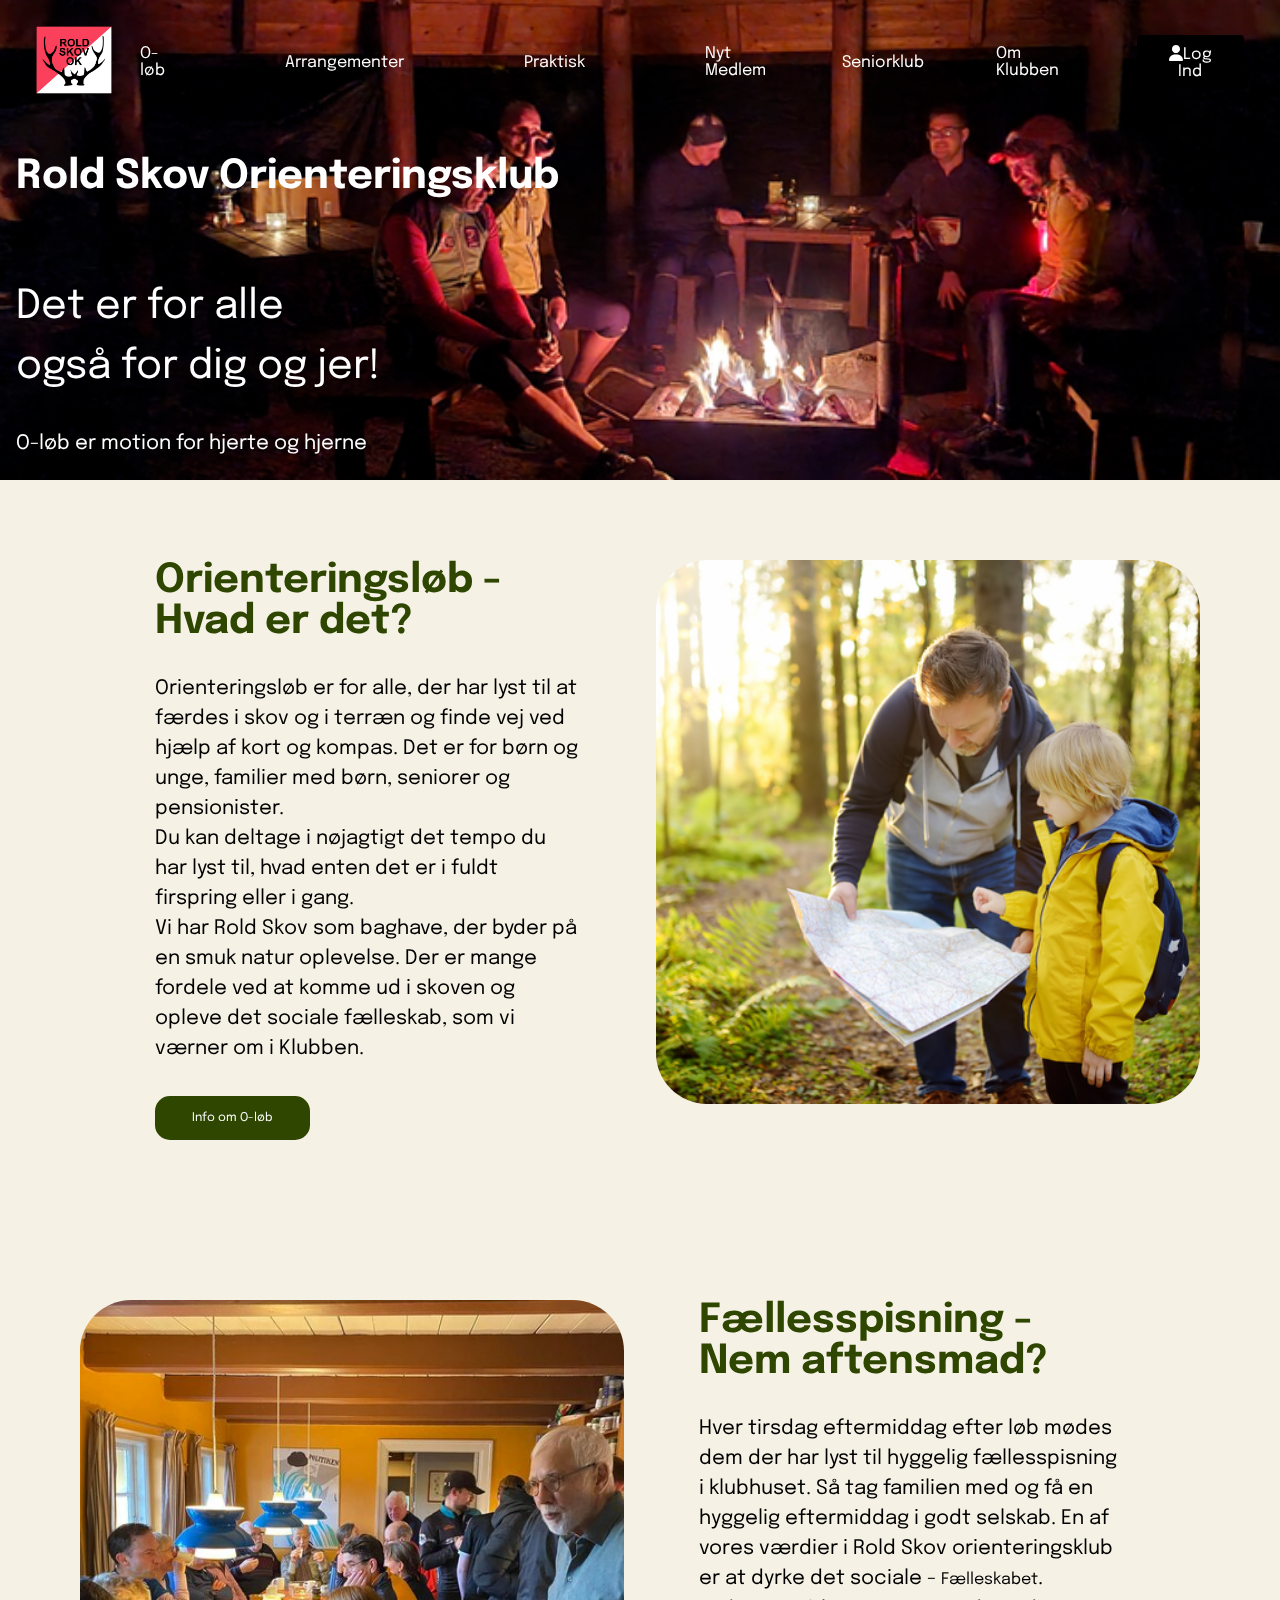
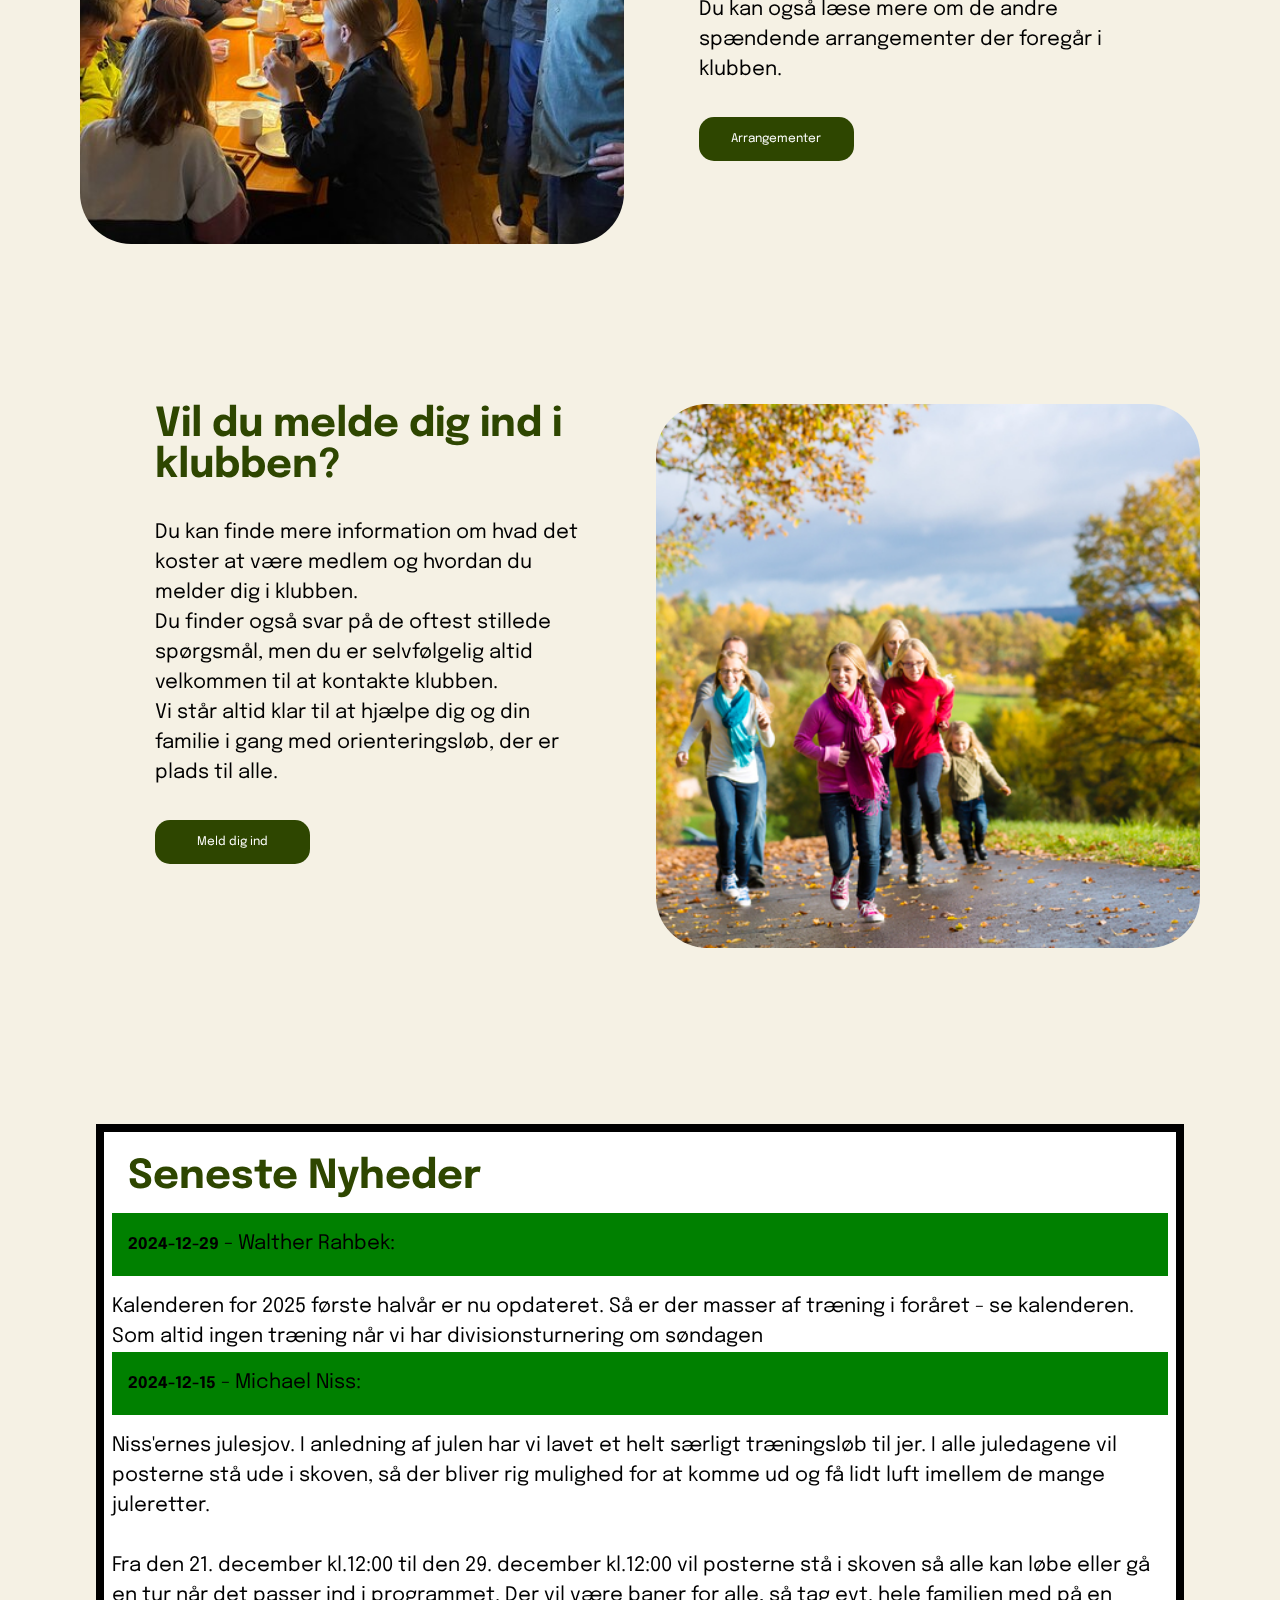
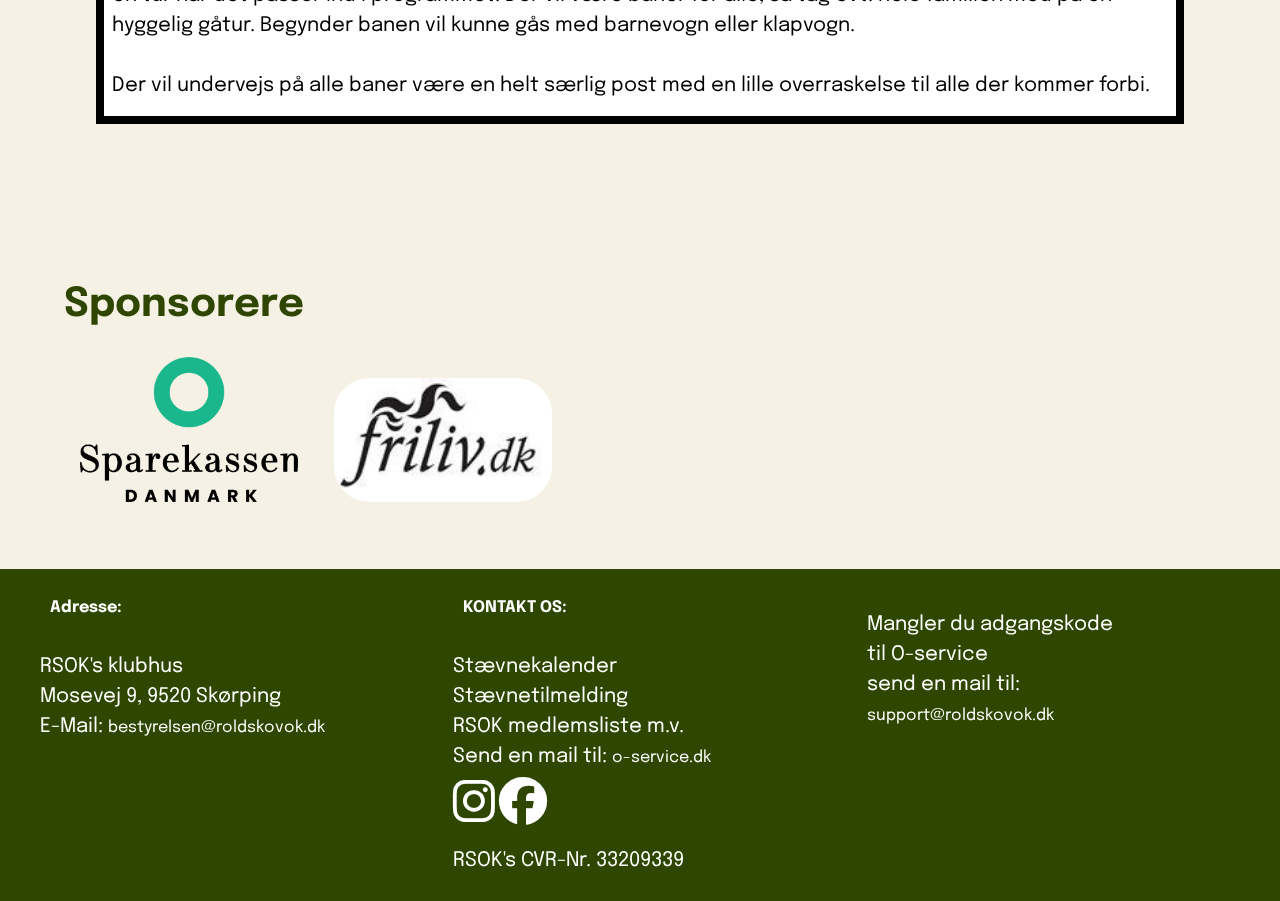
==== commit da5a2c57: "ændret i footer" ====
--- a/index.html
+++ b/index.html
@@ -53,6 +53,7 @@
                     <a href="./Seniorklubben.html">Seniorklub</a>
                     <a href="./OmKlubben.html">Om Klubben</a>
                 </div>
+                
                 <button class="logind"><i class="fa-solid fa-user"></i>Log Ind</button>
             </nav>
     
@@ -158,8 +159,8 @@
             <p>Stævnekalender<br>Stævnetilmelding<br>RSOK medlemsliste m.v.<br>
             Send en mail til: <a href="mailto:o-service.dk">o-service.dk</a></p>
             <div class="social">
-                <a href="https://www.instagram.com/roldskovorienteringsklub/?hl=da" target="_blank" aria-label="Instagram"><img src="./assets/img/instagram-brands-solid (2).svg" alt="Instagram"></a>
-                <a href="https://www.facebook.com/RoldSkovOK?ref=embed_page" target="_blank" aria-label="Facebook"><img src="./assets/img/square-facebook-brands-solid.svg" alt="Facebook"></a>
+                <a href="https://www.instagram.com/roldskovorienteringsklub/?hl=da" target="_blank" aria-label="Instagram"><i class="fa-brands fa-instagram"></i></a>
+                <a href="https://www.facebook.com/RoldSkovOK?ref=embed_page" target="_blank" aria-label="Facebook"><i class="fa-brands fa-facebook"></i></a>
             </div>
             <p>RSOK's CVR-Nr. 33209339</p>
         </div>
--- a/assets/CSS/style.css
+++ b/assets/CSS/style.css
@@ -602,10 +602,12 @@
  .kontakttabel{
       margin: auto;
       width: 50%;
+      margin-bottom: 2rem;
  }
  .h2kontakt{
     padding-top: 3rem;
  }
+
 
  /*Seniorklubben*/
 
@@ -684,15 +686,15 @@
     color: var(--DeepForest);
     text-align: start;
 }
-.praktiskinfo{
+.knap1{
     grid-column: 1 / 2;
     grid-row: 2 / 3;
 }
-.Nyt{
+.knap2{
     grid-column: 2 / 3;
     grid-row: 2 / 3;
 }
-.familier{
+.knap3{
     grid-column: 3 / 4;
     grid-row: 2 / 3;
 }
@@ -749,14 +751,18 @@
     justify-content: space-between;
 }
 
-.social img {
+.fa-brands{
+    font-size: 3rem;
+}
+
+/* .social i {
     width: 45px;
     height: 45px;
     margin-left: 10%;
     margin-right: 10%;
     vertical-align: middle;
     align-items: center;
-}
+} */
 
 /**/
 @media screen and (max-width:900px){
@@ -769,14 +775,14 @@
         
     
         h2 {
-            font-size: 2rem;
+            font-size: 1.5rem;
             
     
         }
     
     
         h3 {
-            font-size: 2rem;}
+            font-size: 1.5rem;}
         p{
             font-size: 1rem;
         }
@@ -787,6 +793,10 @@
     article img{
         width: 17rem;
         height: 17rem;
+    }
+    aside img{
+        width: 17rem;
+            height: 17rem;
     }
     .article1 {
             grid-template-columns: 1fr;
@@ -805,6 +815,7 @@
                 .articleimg1 {
                     grid-column: 1 / 1;
                     grid-row: 4 / 5;
+                    margin-top: 2rem;
                 }
         
                 .articlebutton1 {
@@ -829,6 +840,7 @@
                 .articleimg2 {
                     grid-column: 1 / 1;
                     grid-row: 4 / 5;
+                    margin-top: 2rem;
                 }
         
                 .articlebutton2 {
@@ -857,26 +869,33 @@
                              
         
                           }
-                                .praktiskinfo {
+                                .knap1 {
                                     grid-column: 1 / 1;
                                     grid-row: 2 / 3;
                                     margin-top: 0;
                                     margin-bottom: 3rem;
                                 }
                 
-                                .Nyt {
+                                .knap2 {
                                     grid-column: 1 / 1;
                                     grid-row: 4 / 5;
                                     margin-top: 0;
                                     margin-bottom: 3rem;
                                 }
                 
-                                .familier {
+                                .knap3 {
                                     grid-column: 1 / 1;
                                     grid-row: 6 / 7;
                                     margin-top: 0;
                                     margin-bottom: 3rem;
                                 }
-                              
-}
-
+                              .opdagelse img{
+                                width: 17rem;
+                                height: 17rem;
+                              }
+                              .imgfamilier{
+                                width: 17rem;
+                                height: 17rem;
+                              }
+}
+
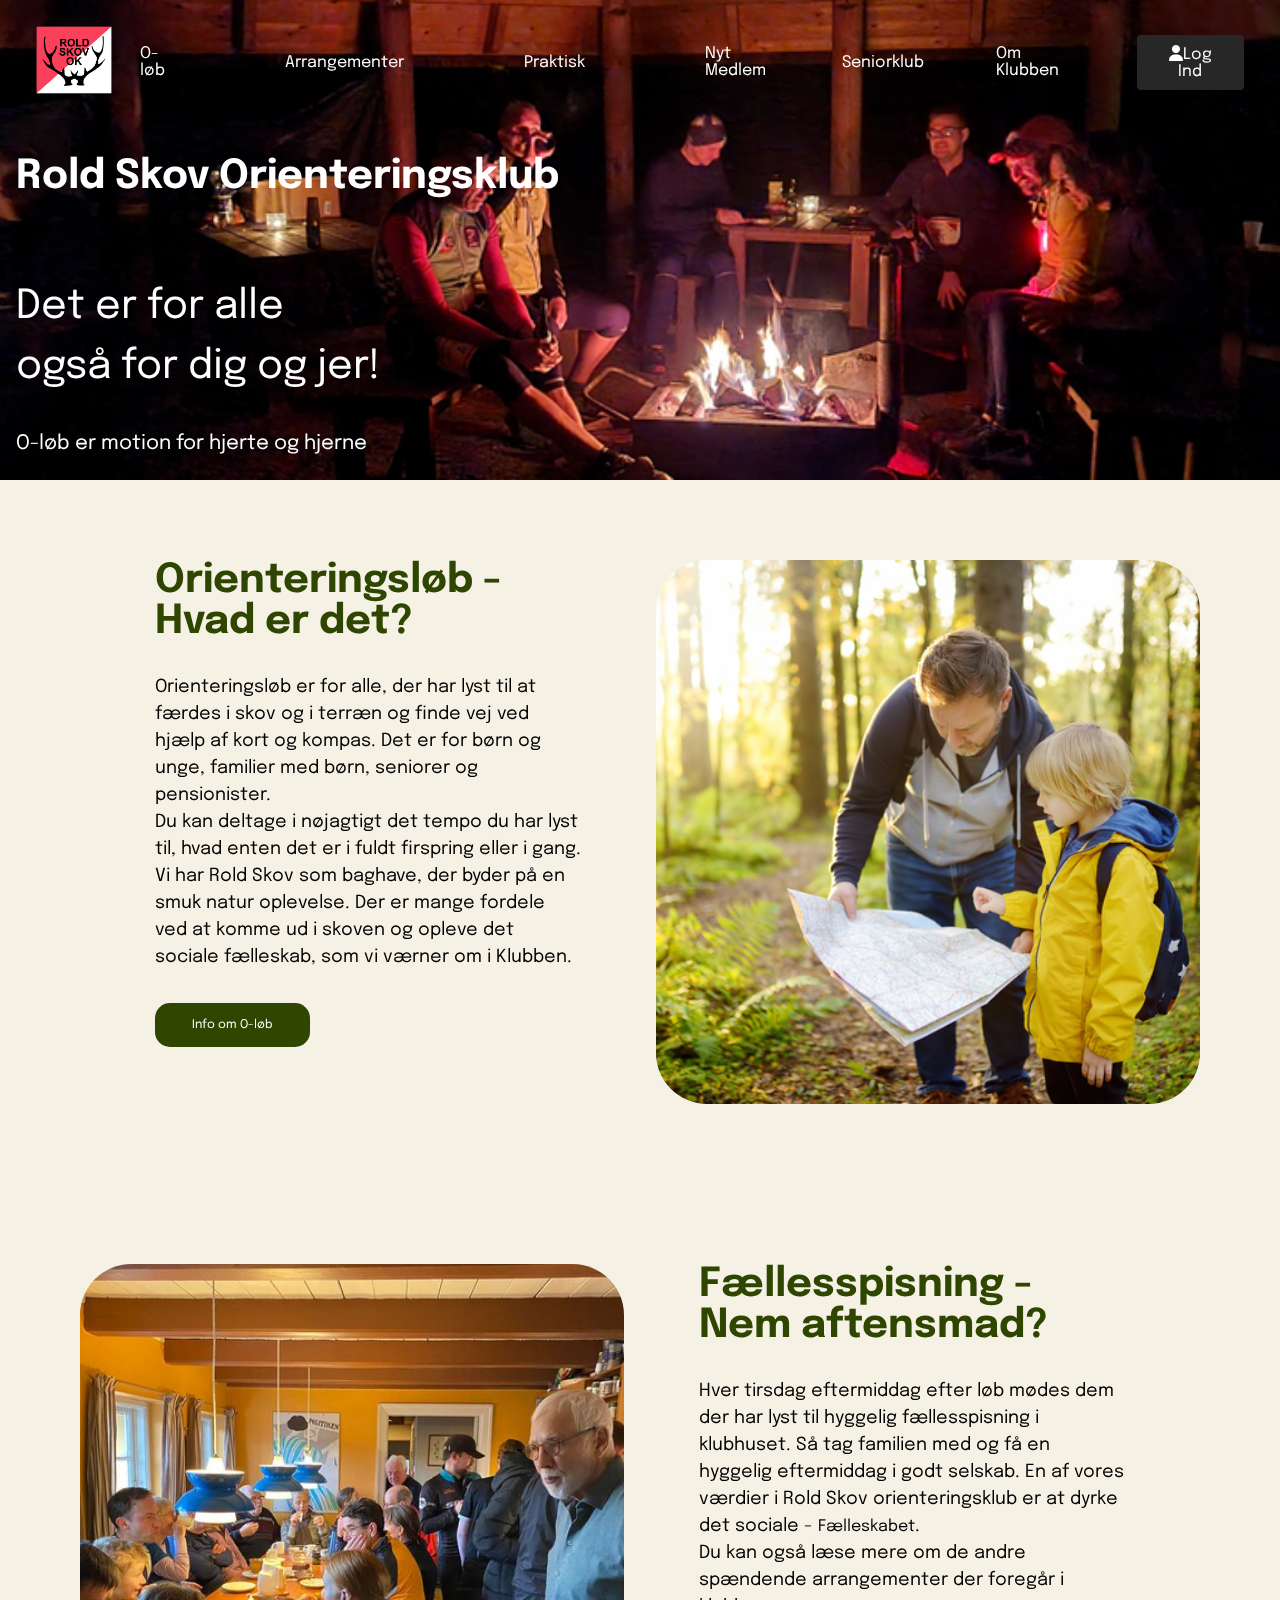
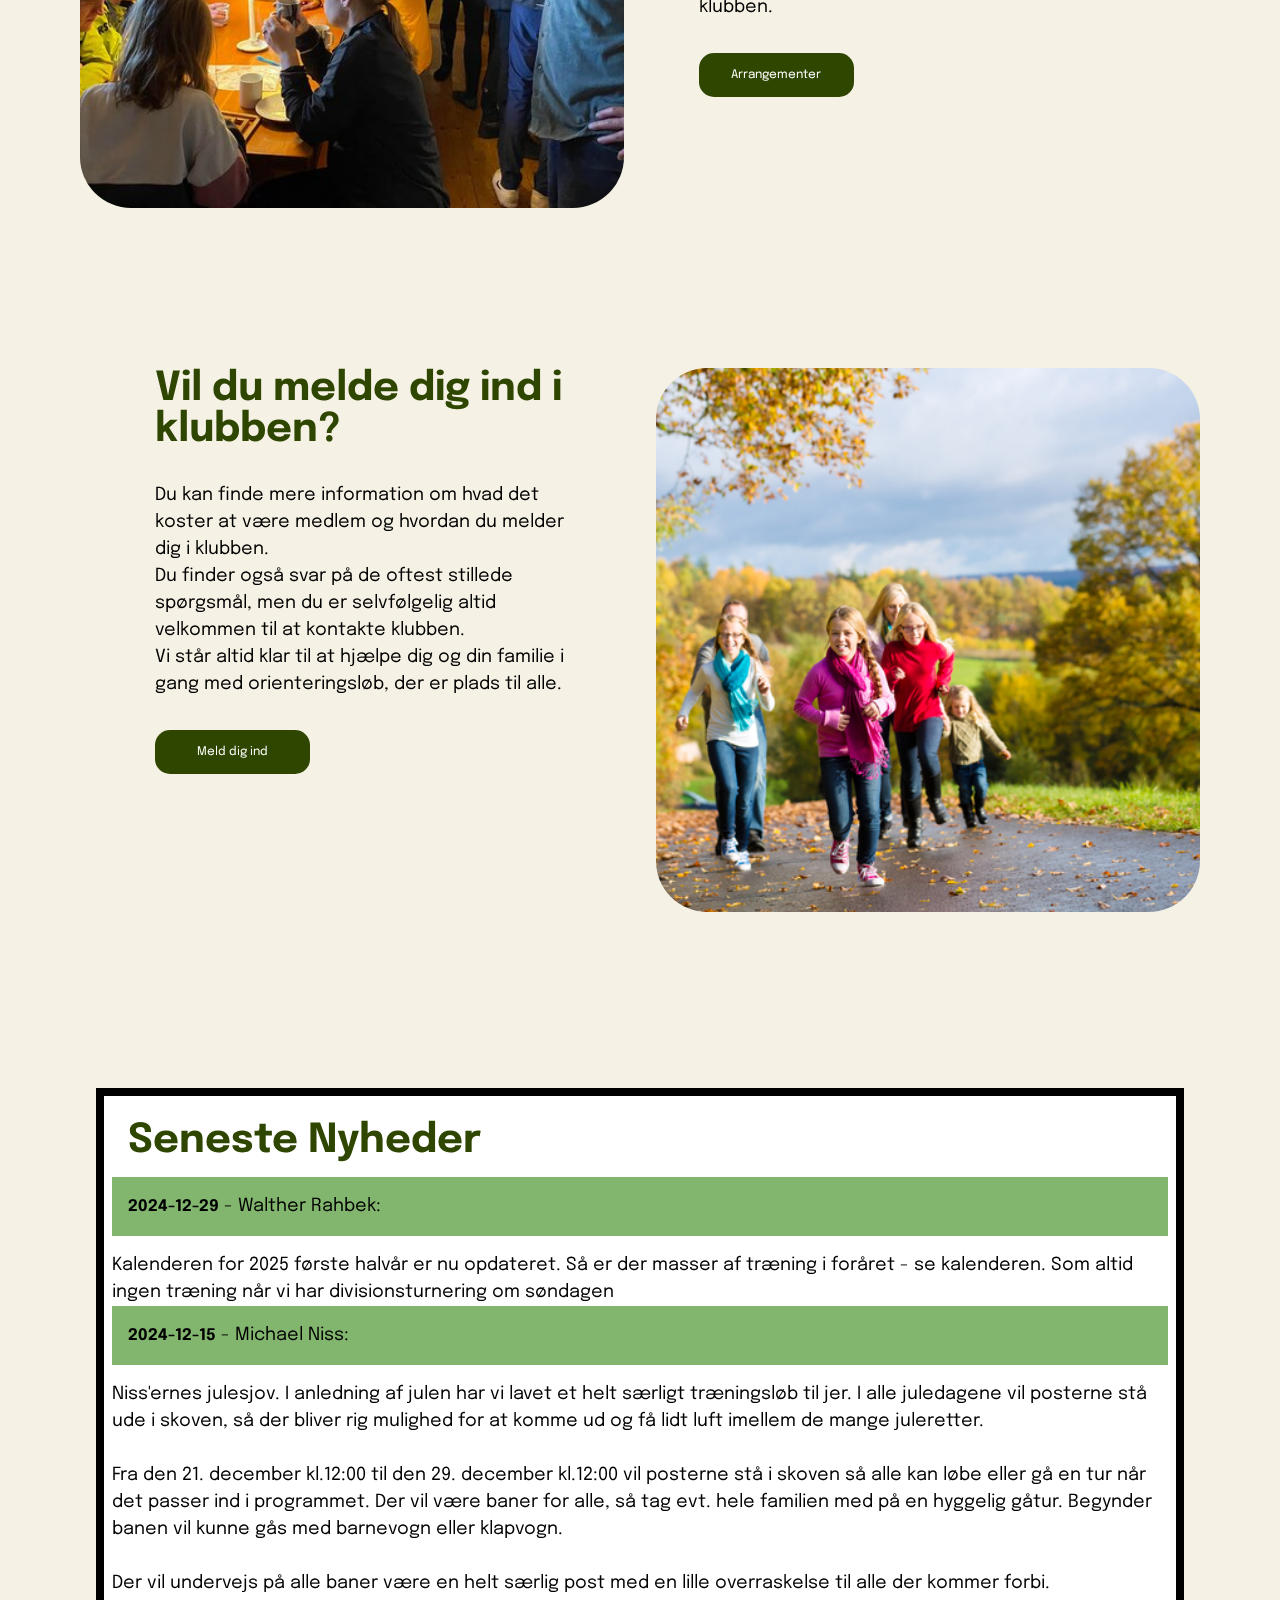
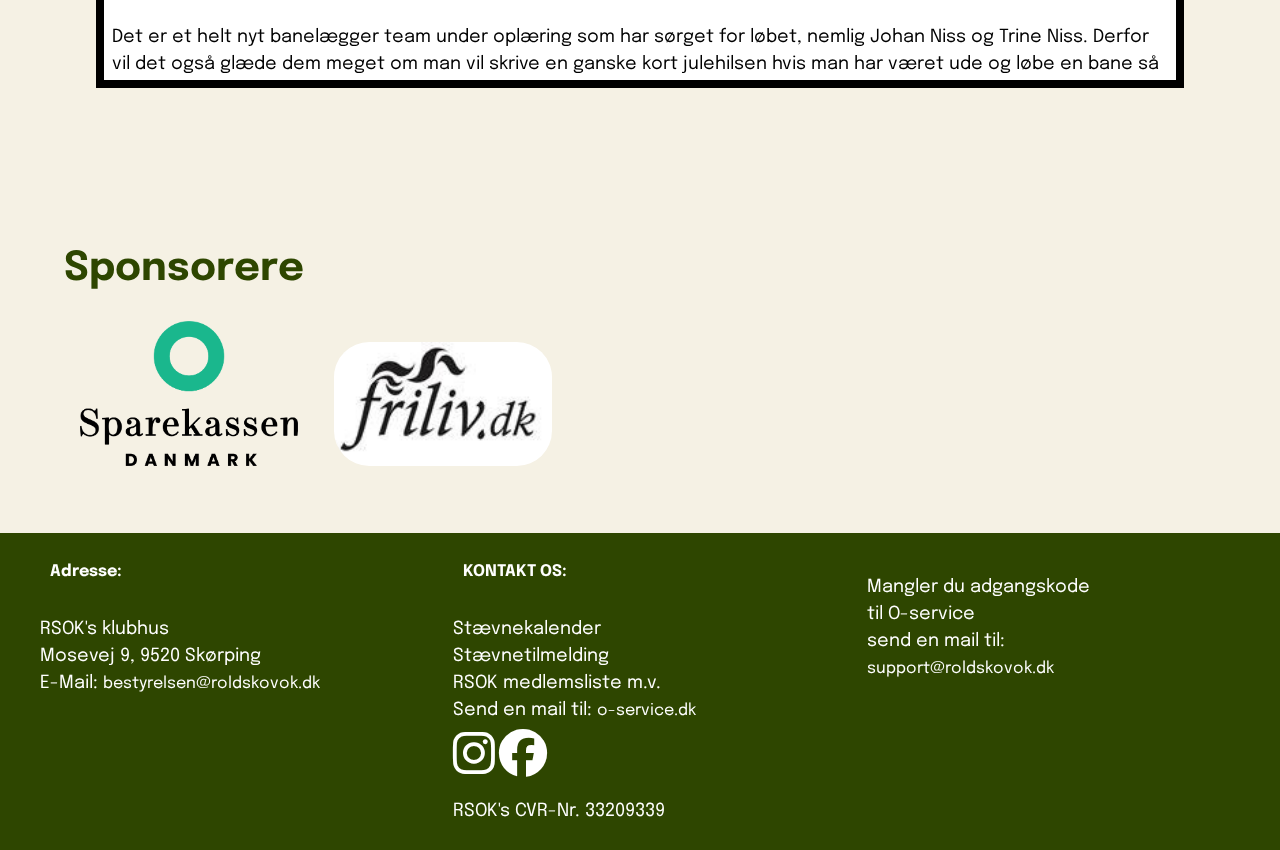
==== commit 5f85f508: "push igen..." ====
--- a/index.html
+++ b/index.html
@@ -19,7 +19,6 @@
                     <div class="dpm-item">
                         <a href="#">O-løb</a>
                         <div class="dropdown">
-                            <a href="./InfoOmOlob.html">O-løb</a>
                             <a href="./InfoOmOlob.html">Info om O-løb</a>
                             <a href="./OLobForFamilier.html">O-løb for familier</a>
                             <a href="#">Baner</a>
@@ -32,7 +31,6 @@
                     <div class="dpm-item">
                         <a href="#">Arrangementer</a>
                         <div class="dropdown">
-                            <a href="./Arrangementer.html">Arrangementer</a>
                             <a href="./Arrangementer.html">Info om Arrangementer</a>
                             <a href="#">Løb og stævner</a>
                             <a href="#">Kalender</a>
@@ -56,27 +54,29 @@
                 
                 <button class="logind"><i class="fa-solid fa-user"></i>Log Ind</button>
             </nav>
-    
             <nav class="mobilnav">
-            <img src="./assets/img/RoldSkovOKLogo.png" alt="logo">
+                <a href="./index.html"><img src="./assets/img/RoldSkovOKLogo.png" alt="RSOK LOGO"></a>
             <button class="logind">Log Ind</button>
             <div class="burgerdropdown">
                 <button class="burger"><img src="./assets/img/burgermenu.svg" alt="burgermenu"></button>
                 <ul class="burgerdropdown-menu">
-                    <li><a href="#">O-løb</a></li>
-                    <li><a href="#">Arrangementer</a></li>
-                    <li><a href="#">Praktisk</a></li>
-                    <li><a href="#">Nyt Medlem</a></li>
-                    <li><a href="#">Seniorklub</a></li>
-                    <li><a href="#">Om Klubben</a></li>
+                    <li><a href="./InfoOmOlob.html">O-løb</a></li>
+                    <li><a href="./OLobForFamilier.html">O-løb familier</a></li>
+                    <li><a href="./Arrangementer.html">Arrangementer</a></li>
+                    <li><a href="./PraktiskInformation.html">Praktisk</a></li>
+                    <li><a href="./NytMedlem.html">Nyt Medlem</a></li>
+                    <li><a href="./Seniorklubben.html">Seniorklub</a></li>
+                    <li><a href="./OmKlubben.html">Om Klubben</a></li>
                 </ul>
             </div>
             </nav>
-            
+        </div>
+    
         <h1 class="headerh1">Rold Skov Orienteringsklub</h1>
-        <p class="pforsiden" >Det er for alle <br>også for dig og jer! <br></p>
+        <p class="pforsiden">Det er for alle <br>også for dig og jer! <br></p>
         <p class="pforsidenlille">O-løb er motion for hjerte og hjerne</p>
     </header>
+    
     <main>
         <Article class="article1">
             <h2 class="articleoverskrift1">Orienteringsløb - Hvad er det?</h2>
--- a/assets/CSS/style.css
+++ b/assets/CSS/style.css
@@ -36,7 +36,7 @@
 /*rem udregnet efter rem=ønsket px/px font er sat til*/
 /*Vi har i vores mock-up valgt 20px til brødskrift... måske er dette lidt for stort, da man normalt vælger melle 12-18?*/
 p{
-    font-size: 1.25rem;
+    font-size: 1.125rem;
     padding-top: 1rem;
     line-height: 150%;
 
@@ -95,7 +95,7 @@
     justify-content: space-between;
     padding: 10px 20px;
     background-color: rgba(0, 0, 0, 0);
-    color: #fff;
+    color: white;
 }
 /*log ind knap*/
 /*border-radius: 0 er tilføjet for at lave en firkantet knap*/
@@ -121,15 +121,16 @@
     position: absolute;
     top: 100%;
     left: 0;
-    background-color: #2E4600;
+    background-color: var(--DeepForest);
     border-radius: 4px;
     z-index: 10;
 }
 
 .logind {
     padding: 10px 20px;
-    background-color: #000000;
+    background-color: rgb(39, 39, 39);
     border: none;
+    border-color: white;
     border-radius: 4px;
     color: white;
     cursor: pointer;
@@ -161,7 +162,7 @@
 position: absolute;
 top: 100%;
 left: 0;
-background-color: #2E4600;
+background-color: var(--DeepForest);
 box-shadow: 0 4px 8px rgba(0, 0, 0, 0.2);
 border-radius: 4px;
 z-index: 10;
@@ -175,12 +176,12 @@
 /* Nav hover effekter */
 /*  */
 .dpm-item a:hover {
-    background-color: #2E4600;
+    background-color: var(--DeepForest);
     border-radius: 4px;
 }
 
 .dropdown a:hover {
-    background-color: #2E4600;
+    background-color: var(--DeepForest);
 }
 
 .dpm-item:hover .dropdown {
@@ -192,12 +193,12 @@
 }
 
 .dpm-item a:hover, .dropdownmenu > a:hover {
-    background-color: #2E4600;
+    background-color: var(--DeepForest);
     border-radius: 4px;
     }
 
     .dropdown a:hover {
-        background-color: #588C42;
+        background-color: var(--FernLeaf);
         }
         
         .nav-item:hover .dropdown {
@@ -259,6 +260,7 @@
             list-style: none;
             padding: 10px;
             max-width: 300px;
+            transform:translateX(-40%)
           }
       
           .burgerdropdown-menu li {
@@ -296,72 +298,21 @@
     justify-content: space-between;
 }
 
-/*er ikke responsivt, så menuen er kodet fast og flytter ikke med?*/
-
-
-
-
-
-
-
-
-
-
-
-
-
-
-
-
-
-
-
-
-
-
-
-
-
-
-
-
-
-
-
-
-
-
-
-
 
 /**/
 /*knapper*/
 /**/
 .button{
-    background-color: #2E4600;
+    background-color: var(--DeepForest);
         border-radius: 15px;
         padding: 1rem;
         margin-top: 2rem;
         width: 9.7rem;
         font-size: 12px;
         color: white;
-        border-color: #2E4600;
         text-align: center;
-
-}
-
-/*denne skal slettes når vi har lavet alle knapper rigtigt!*/
-.button{
-    background-color: #2E4600;
-    border-radius: 15px;
-    padding: 1rem;
-    margin-top: 2rem;
-    width: 9.7rem;
-    font-size: 12px;
-    color: white;
-    text-decoration: none;
-}
-
+        text-decoration: none;
+}
 
 /*billeder*/
 
@@ -425,8 +376,6 @@
 /**/
 /*scroll boks forsiden*/
 /**/
-
-
 
 .scroll-bar {
     margin: 0;
@@ -443,13 +392,12 @@
 }
 
 .nyhednavn {
-    background-color: green;
+    background-color: var(--FreshMint);
     padding: 1rem;
 }
 .h2nyheder{
     padding: 1rem;
 }
-
 
 /*tilmeldingsblanket*/
 .indmeldingsblanket {
@@ -466,6 +414,10 @@
     text-align: center;
 }
 
+.indmeldingsblanket p {
+    padding-bottom: 1rem;
+}
+
 input[type="text"] {
     width: 100%;
     padding: 12px;
@@ -483,7 +435,7 @@
 }
 
 .tilmeld {
-    background-color: #2E4600;
+    background-color: var(--DeepForest);
     color: #FFFFFF;
     padding: 12px;
     border: none;
@@ -492,56 +444,130 @@
     width: 40%;
 }
 
+@media screen and (max-width: 900px) {
+    .tilmeld{
+        padding-right: 4.2rem;
+    }
+}
+
 .tilmeld:hover {
-    background-color: #82B56D;
+    background-color: var(--FreshMint);
 }
 
 
 /*kontaktboks*/
+
 table {
-    width: 50%;
+    display: block;
+    overflow: auto;
+    white-space:nowrap;
+    width: auto;
     border-collapse: separate 5px;
     margin: 20px 0;
     font-size: 16px;
-    font-weight: lighter;
     text-align: left;
     color: white;
-}
-
+    max-height: 400px;
+}
+ 
 th {
-    border: 1px solid #ddd;
+    border: 1px solid black;
     padding: 8px;
-    font-weight: lighter;
+    font-weight:500;
+    background-color: var(--DeepForest)
+ 
+}
+ 
+td { border: 1px solid black;
+    padding: 8px;
+    font-weight:200;
     background-color: #2E4600;
-}
-
-
-
-
-
-
-
-
-
-
-
-
-
-
-
-
-
-
-
-
-
-
-
-
-
-
-
-
+    }
+ 
+
+ .kontakttabel {
+    width: 100%;
+    margin-bottom: 2rem;
+    overflow: hidden;
+}
+
+.kontakttabel table {
+    display: table;
+    width: 100%;
+    border-collapse: separate;
+    margin: 0 auto;
+    font-size: 16px;
+    text-align: left;
+    color: white;
+    max-height: 400px;
+}
+
+th, td {
+    white-space: normal;
+    padding: 8px;
+    border: 1px solid black;
+}
+
+th {
+    font-weight: 500;
+    background-color: var(--DeepForest);
+}
+
+td {
+    font-weight: 200;
+    background-color: #2E4600;
+}
+
+@media screen and (max-width: 900px) {
+    .kontakttabel {
+        overflow-x: auto;
+    }
+
+    .kontakttabel table {
+        display: block;
+        overflow-x: auto;
+        width: 100%;
+    }
+
+    th, td {
+        white-space: nowrap;
+    }
+}
+
+
+ .kontakttabel_1 {
+    display: flex;
+    justify-content: center;
+    margin: auto;
+      }
+ 
+.kontakttabel_1_button { 
+display: flex;
+justify-content: center;
+background-color:var(--DeepForest);
+border-radius: 15px;
+padding: 1rem;
+width: 9.7rem;
+border-color: #2E4600;
+text-align: center; 
+margin: auto;
+margin-top: 1rem;
+ }
+ 
+ 
+.kontakttabel_1_button a {
+    color: white; 
+    font-size: 12px;
+    text-decoration: none;
+}
+ 
+ .h2kontakt{
+    padding-top: 3rem;
+    margin: auto;
+    width: 80%;
+    margin-bottom: 1rem;
+ }
+ 
 
 /* diverse styles undersider*/
 
@@ -608,6 +634,10 @@
     padding-top: 3rem;
  }
 
+.overhoveder{
+    text-align: left;
+    margin-left: 10%;
+}
 
  /*Seniorklubben*/
 
@@ -622,7 +652,6 @@
 .articleindmeld{
     display: grid;
     grid-template-columns: 1fr 1fr 1fr;
-    grid-template-rows: repeat(autofit, 5);
 }
 form{
     grid-column: 2 /3;
@@ -664,13 +693,12 @@
     display: grid;
     grid-template-columns: repeat(3, 1fr);
     gap: 20px;
-    justify-items: left; /
+    justify-items: left;
   }
  
   .opdagelse img {
     width: 90%;
     height: 90%;
-    border-radius: 1fr;
     justify-content: space-between;
 }
  
@@ -698,11 +726,6 @@
     grid-column: 3 / 4;
     grid-row: 2 / 3;
 }
-
-
-
-
-
 
 
 /*footer*/
@@ -728,7 +751,6 @@
 .footer-column h4 {
     margin-bottom: 10px;
     color: white;
-    text-transform: bold;
     padding: 10px;
 }
 
@@ -738,7 +760,7 @@
 }
 
 .footer-column a {
-    color: #fff;
+    color: white;
     text-decoration: none;
 }
 
@@ -747,7 +769,6 @@
 }
 
 .social{
-    margin-right: 1fr;
     justify-content: space-between;
 }
 
@@ -755,14 +776,8 @@
     font-size: 3rem;
 }
 
-/* .social i {
-    width: 45px;
-    height: 45px;
-    margin-left: 10%;
-    margin-right: 10%;
-    vertical-align: middle;
-    align-items: center;
-} */
+
+/* mediaQ */
 
 /**/
 @media screen and (max-width:900px){
@@ -857,10 +872,10 @@
                     text-align: center;
                 }
                 .pforsiden{
-                    transform: translateY(-60%);
+                    transform: translateY(-35%);
                 }
                 .pforsidenlille{
-                    transform: translateY(-130%)
+                    transform: translateY(-100%)
                 }
 
 
@@ -899,3 +914,59 @@
                               }
 }
 
+/* Header hover på NON-Dropdown */
+.pcnav a:hover{
+   color: white;
+   text-shadow: 0 0 10px white; 
+}
+
+.videoContainer{
+    display: flex;
+    justify-content: center;
+    align-items: center;
+}
+
+video{
+    width: 40%;
+    padding-top: 2rem;
+}
+
+@media screen and (max-width: 900px) {
+    .videoContainer{
+        display: flex;
+        justify-content: center;
+        align-items: center;
+    } 
+
+    video{
+        width: 90%;
+        padding-top: 1rem;
+    }
+}
+.renoveringH2{
+    padding-top: 0.5rem;
+    margin-left: 4rem;
+}
+
+.renoveringP{
+    width: 70%;
+    margin-left: 4rem;
+}
+
+@media screen and (min-width: 900px) {
+    
+    .renoveringBilleder{
+        display: flex;
+        justify-content: space-between;
+        align-items: center;
+    }
+    
+    .renoveringBilleder img{
+        margin: 0 10px;
+    }
+
+    .knap1, .knap2, .knap3{
+        transform: translateY(-100%)
+    }
+
+}